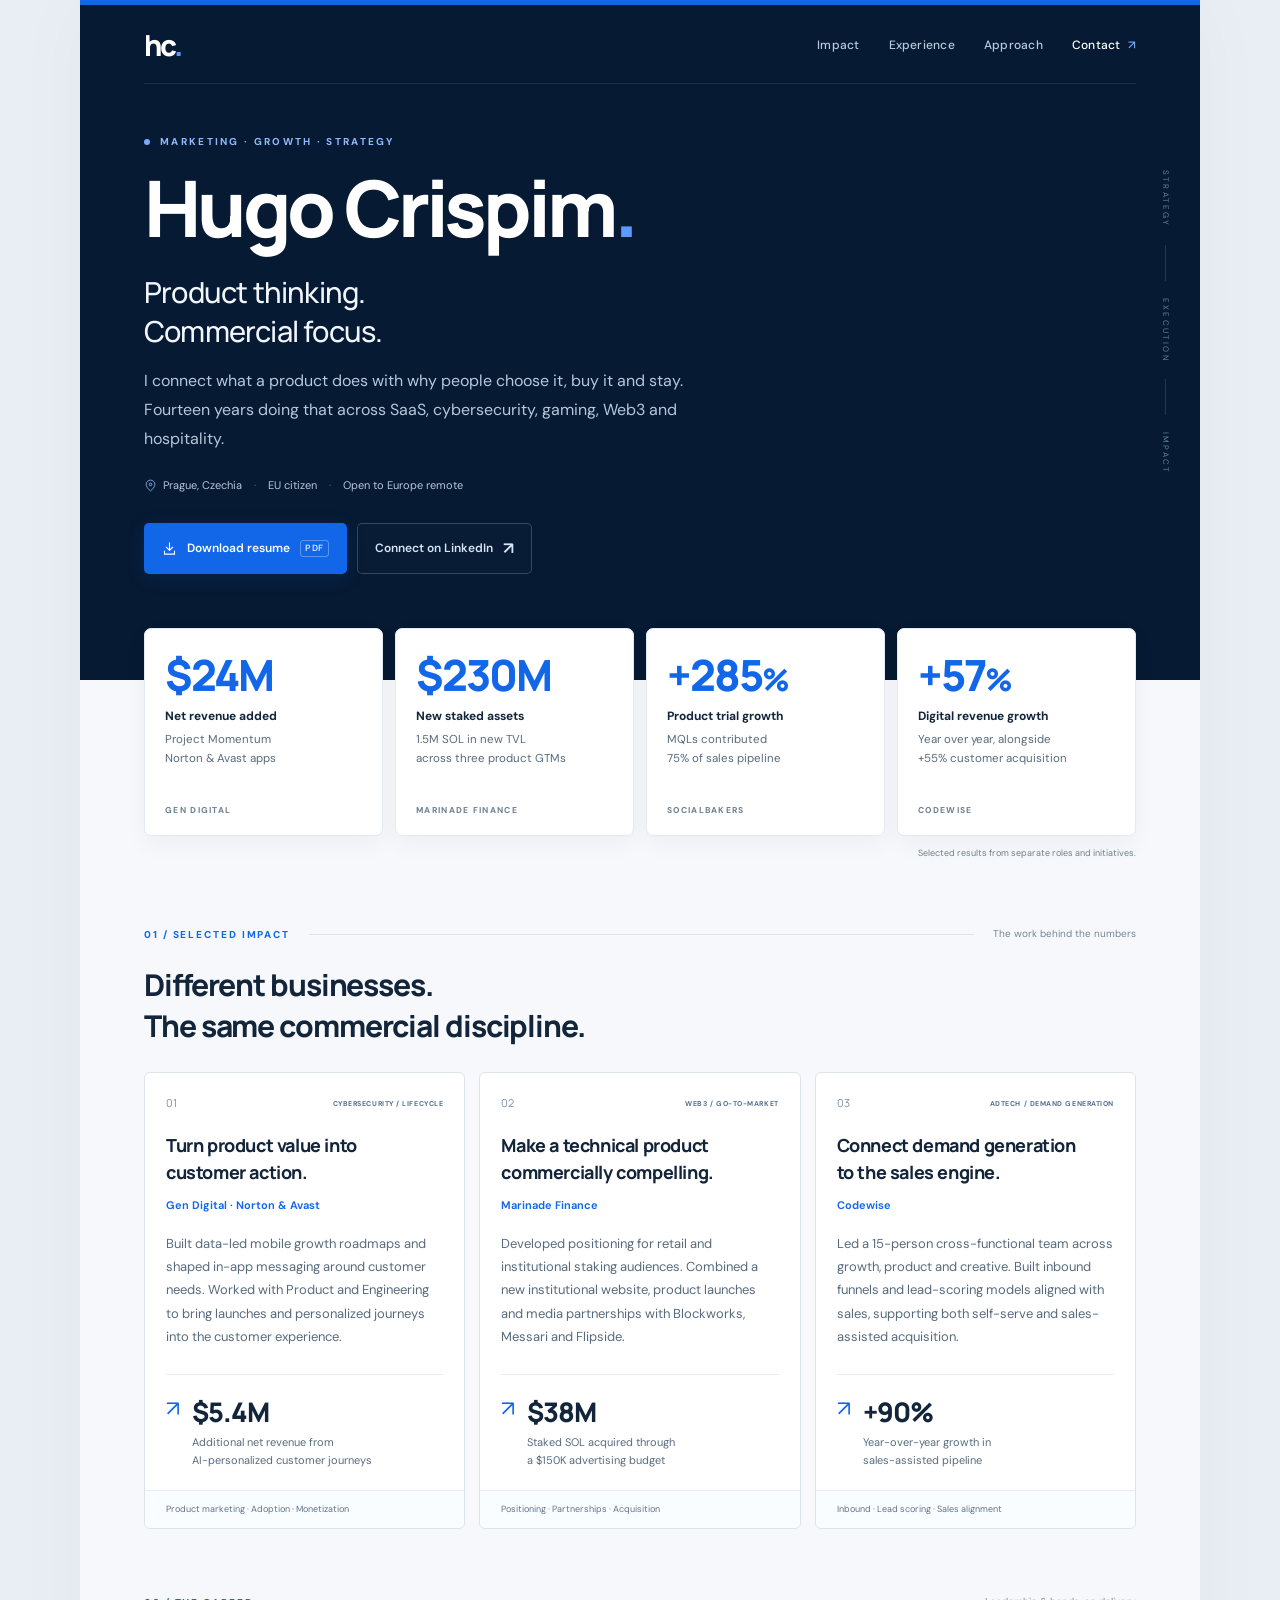
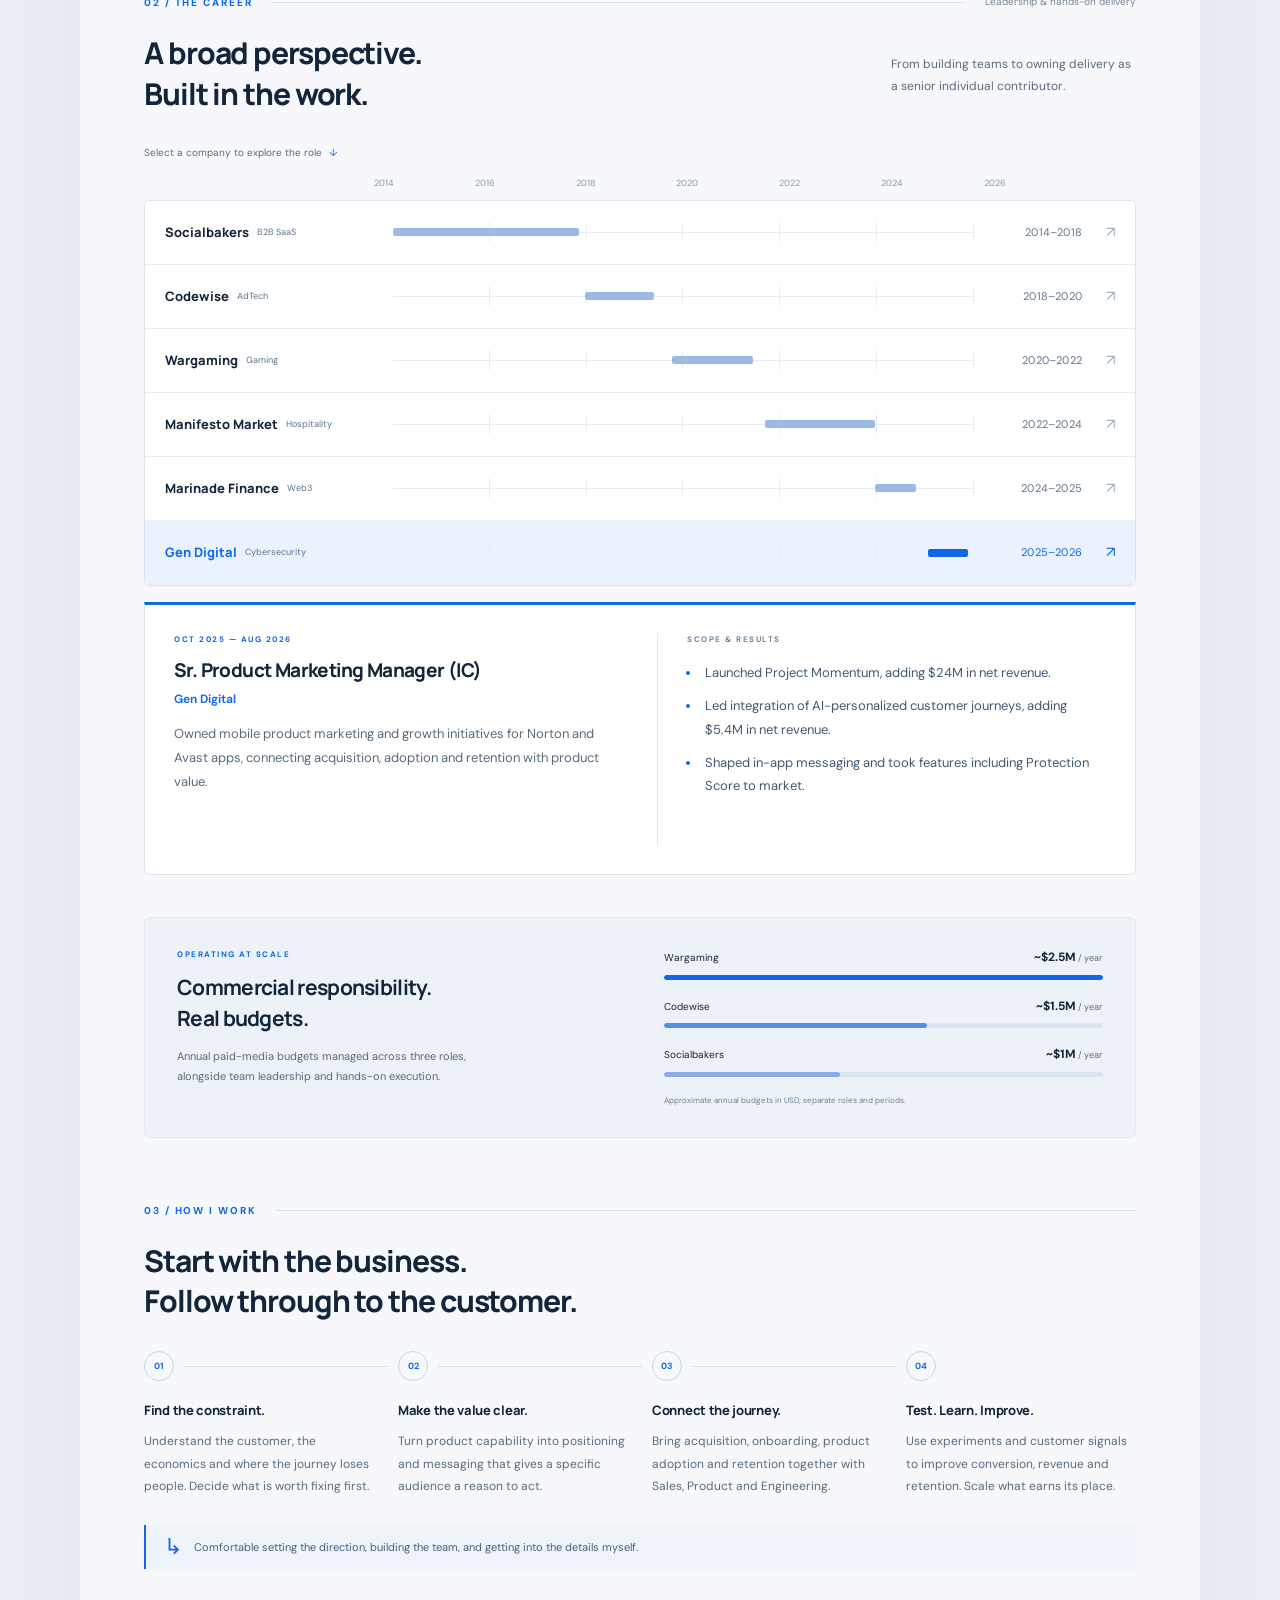
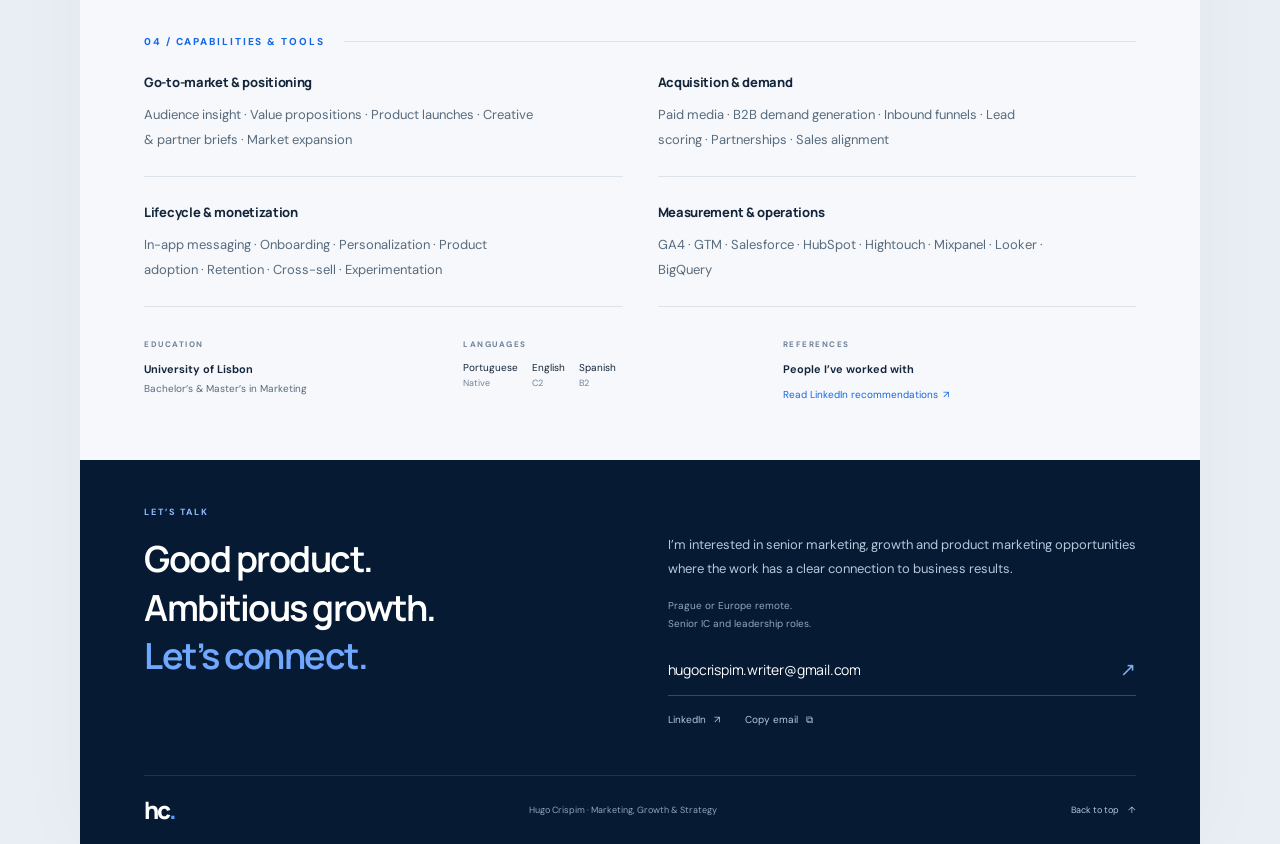
==== index.html @ 6b09ee39 "Publish Hugo Crispim marketing portfolio and resume" ====
<!doctype html>
<html lang="en">
<head>
  <meta charset="utf-8">
  <meta name="viewport" content="width=device-width, initial-scale=1">
  <meta name="theme-color" content="#061a33">
  <meta name="description" content="Hugo Crispim — marketing, growth and strategy. Fourteen years connecting product value, customer journeys and commercial results across SaaS, cybersecurity, gaming, Web3 and hospitality.">
  <meta property="og:title" content="Hugo Crispim — Marketing & Growth">
  <meta property="og:description" content="Product thinking. Commercial focus. A career in measurable marketing growth.">
  <meta property="og:type" content="website">
  <meta property="og:url" content="https://hugogit40.github.io/">
  <title>Hugo Crispim — Marketing & Growth</title>
  <link rel="icon" href="favicon.svg" type="image/svg+xml">
  <link rel="stylesheet" href="styles.css">
  <script src="app.js" defer></script>
</head>
<body>
  <a class="skip-link" href="#main">Skip to content</a>
  <div class="page-shell">
    <header class="hero" id="top">
      <nav class="topnav" aria-label="Main navigation">
        <a class="monogram" href="#top" aria-label="Hugo Crispim, home">hc<span>.</span></a>
        <div class="nav-links"><a href="#impact">Impact</a><a href="#experience">Experience</a><a href="#approach">Approach</a><a href="#contact">Contact <span aria-hidden="true">↗</span></a></div>
      </nav>
      <div class="hero-content">
        <p class="eyebrow hero-eyebrow"><span class="blue-dot"></span> MARKETING · GROWTH · STRATEGY</p>
        <h1>Hugo Crispim<span>.</span></h1>
        <p class="hero-lead">Product thinking.<br> Commercial focus.</p>
        <p class="hero-description">I connect what a product does with why people choose it, buy it and stay. Fourteen years doing that across SaaS, cybersecurity, gaming, Web3 and hospitality.</p>
        <div class="hero-meta"><span><svg viewBox="0 0 24 24" aria-hidden="true"><path d="M20 10c0 6-8 12-8 12S4 16 4 10a8 8 0 1 1 16 0Z"/><circle cx="12" cy="10" r="2.5"/></svg>Prague, Czechia</span><span>EU citizen</span><span>Open to Europe remote</span></div>
        <div class="hero-actions"><a class="button button-primary" href="Hugo_Crispim_Resume.pdf?v=d2342874ac2c" download="Hugo_Crispim_Resume.pdf"><svg viewBox="0 0 24 24" aria-hidden="true"><path d="M12 3v12m-5-5 5 5 5-5M4 16v5h16v-5"/></svg>Download resume <span class="button-meta">PDF</span></a><a class="button button-secondary" href="https://www.linkedin.com/in/hugocrispim/" target="_blank" rel="noopener noreferrer">Connect on LinkedIn <span aria-hidden="true">↗</span><span class="sr-only"> (opens in a new tab)</span></a></div>
      </div>
      <div class="hero-aside" aria-hidden="true"><span>STRATEGY</span><span class="aside-line"></span><span>EXECUTION</span><span class="aside-line"></span><span>IMPACT</span></div>
    </header>

    <main id="main">
      <section class="metrics-section" aria-label="Selected career results">
        <div class="metrics">
          <article class="metric"><p class="metric-value">$24M</p><h2>Net revenue added</h2><p>Project Momentum<br> Norton &amp; Avast apps</p><span class="metric-label">GEN DIGITAL</span></article>
          <article class="metric"><p class="metric-value">$230M</p><h2>New staked assets</h2><p>1.5M SOL in new TVL<br> across three product GTMs</p><span class="metric-label">MARINADE FINANCE</span></article>
          <article class="metric"><p class="metric-value">+285<span>%</span></p><h2>Product trial growth</h2><p>MQLs contributed<br> 75% of sales pipeline</p><span class="metric-label">SOCIALBAKERS</span></article>
          <article class="metric"><p class="metric-value">+57<span>%</span></p><h2>Digital revenue growth</h2><p>Year over year, alongside<br> +55% customer acquisition</p><span class="metric-label">CODEWISE</span></article>
        </div>
        <p class="metrics-note">Selected results from separate roles and initiatives.</p>
      </section>

      <div class="content-wrap">
        <section class="section impact-section" id="impact">
          <div class="section-heading"><p class="eyebrow">01 / SELECTED IMPACT</p><span class="heading-rule"></span><span class="heading-note">The work behind the numbers</span></div>
          <h2 class="section-title">Different businesses.<br> The same commercial discipline.</h2>
          <div class="case-studies">
            <article class="case-card">
              <div class="case-top"><span class="case-index">01</span><span class="tag">CYBERSECURITY / LIFECYCLE</span></div>
              <h3>Turn product value into<br> customer action.</h3>
              <p class="case-company">Gen Digital · Norton &amp; Avast</p>
              <p>Built data-led mobile growth roadmaps and shaped in-app messaging around customer needs. Worked with Product and Engineering to bring launches and personalized journeys into the customer experience.</p>
              <div class="case-result"><span class="result-marker" aria-hidden="true">↗</span><p><strong>$5.4M</strong><span>Additional net revenue from<br> AI-personalized customer journeys</span></p></div>
              <div class="case-footer">Product marketing · Adoption · Monetization</div>
            </article>
            <article class="case-card">
              <div class="case-top"><span class="case-index">02</span><span class="tag">WEB3 / GO-TO-MARKET</span></div>
              <h3>Make a technical product<br> commercially compelling.</h3>
              <p class="case-company">Marinade Finance</p>
              <p>Developed positioning for retail and institutional staking audiences. Combined a new institutional website, product launches and media partnerships with Blockworks, Messari and Flipside.</p>
              <div class="case-result"><span class="result-marker" aria-hidden="true">↗</span><p><strong>$38M</strong><span>Staked SOL acquired through<br> a $150K advertising budget</span></p></div>
              <div class="case-footer">Positioning · Partnerships · Acquisition</div>
            </article>
            <article class="case-card">
              <div class="case-top"><span class="case-index">03</span><span class="tag">ADTECH / DEMAND GENERATION</span></div>
              <h3>Connect demand generation<br> to the sales engine.</h3>
              <p class="case-company">Codewise</p>
              <p>Led a 15-person cross-functional team across growth, product and creative. Built inbound funnels and lead-scoring models aligned with sales, supporting both self-serve and sales-assisted acquisition.</p>
              <div class="case-result"><span class="result-marker" aria-hidden="true">↗</span><p><strong>+90%</strong><span>Year-over-year growth in<br> sales-assisted pipeline</span></p></div>
              <div class="case-footer">Inbound · Lead scoring · Sales alignment</div>
            </article>
          </div>
        </section>

        <section class="section experience-section" id="experience">
          <div class="section-heading"><p class="eyebrow">02 / THE CAREER</p><span class="heading-rule"></span><span class="heading-note">Leadership &amp; hands-on delivery</span></div>
          <div class="section-title-row"><h2 class="section-title">A broad perspective.<br> Built in the work.</h2><p>From building teams to owning delivery as a senior individual contributor.</p></div>
          <p class="timeline-instruction">Select a company to explore the role <span aria-hidden="true">↓</span></p>
          <div class="career-timeline" aria-label="Career timeline, June 2014 to August 2026">
            <div class="timeline-scale" aria-hidden="true"><span>2014</span><span>2016</span><span>2018</span><span>2020</span><span>2022</span><span>2024</span><span>2026</span></div>
            <div class="career-buttons">
              <button class="career-row" data-company="socialbakers" aria-pressed="false" aria-controls="role-details"><span class="career-company">Socialbakers<span class="career-sector">B2B SaaS</span></span><span class="career-track"><span class="career-bar" style="--start:0%;--length:32%"></span></span><span class="career-years">2014–2018</span><span class="career-arrow" aria-hidden="true">↗</span></button>
              <button class="career-row" data-company="codewise" aria-pressed="false" aria-controls="role-details"><span class="career-company">Codewise<span class="career-sector">AdTech</span></span><span class="career-track"><span class="career-bar" style="--start:33%;--length:12%"></span></span><span class="career-years">2018–2020</span><span class="career-arrow" aria-hidden="true">↗</span></button>
              <button class="career-row" data-company="wargaming" aria-pressed="false" aria-controls="role-details"><span class="career-company">Wargaming<span class="career-sector">Gaming</span></span><span class="career-track"><span class="career-bar" style="--start:48%;--length:14%"></span></span><span class="career-years">2020–2022</span><span class="career-arrow" aria-hidden="true">↗</span></button>
              <button class="career-row" data-company="manifesto" aria-pressed="false" aria-controls="role-details"><span class="career-company">Manifesto Market<span class="career-sector">Hospitality</span></span><span class="career-track"><span class="career-bar" style="--start:64%;--length:19%"></span></span><span class="career-years">2022–2024</span><span class="career-arrow" aria-hidden="true">↗</span></button>
              <button class="career-row" data-company="marinade" aria-pressed="false" aria-controls="role-details"><span class="career-company">Marinade Finance<span class="career-sector">Web3</span></span><span class="career-track"><span class="career-bar" style="--start:83%;--length:7%"></span></span><span class="career-years">2024–2025</span><span class="career-arrow" aria-hidden="true">↗</span></button>
              <button class="career-row is-active" data-company="gen" aria-pressed="true" aria-controls="role-details"><span class="career-company">Gen Digital<span class="career-sector">Cybersecurity</span></span><span class="career-track"><span class="career-bar" style="--start:92%;--length:7%"></span></span><span class="career-years">2025–2026</span><span class="career-arrow" aria-hidden="true">↗</span></button>
            </div>
          </div>
          <div class="role-detail" id="role-details" role="region" aria-label="Selected career role" aria-live="polite" aria-atomic="true">
            <div class="role-summary"><p class="eyebrow" id="role-date">OCT 2025 — AUG 2026</p><h3 id="role-title">Sr. Product Marketing Manager <span>(IC)</span></h3><p class="role-company" id="role-company">Gen Digital</p><p id="role-description">Owned mobile product marketing and growth initiatives for Norton and Avast apps, connecting acquisition, adoption and retention with product value.</p></div>
            <div class="role-results"><p class="detail-label">SCOPE &amp; RESULTS</p><ul id="role-points"><li>Launched Project Momentum, adding $24M in net revenue.</li><li>Led integration of AI-personalized customer journeys, adding $5.4M in net revenue.</li><li>Shaped in-app messaging and took features including Protection Score to market.</li></ul></div>
          </div>
          <noscript><p class="no-script-note">Download the resume above for the full career history.</p></noscript>
        </section>

        <section class="budget-section" aria-labelledby="budget-title">
          <div class="budget-intro"><p class="eyebrow">OPERATING AT SCALE</p><h2 id="budget-title">Commercial responsibility.<br> Real budgets.</h2><p>Annual paid-media budgets managed across three roles, alongside team leadership and hands-on execution.</p></div>
          <div class="budget-bars"><div class="budget-item"><div><span>Wargaming</span><strong>~$2.5M<span> / year</span></strong></div><div class="budget-rail"><span style="width:100%"></span></div></div><div class="budget-item"><div><span>Codewise</span><strong>~$1.5M<span> / year</span></strong></div><div class="budget-rail"><span style="width:60%"></span></div></div><div class="budget-item"><div><span>Socialbakers</span><strong>~$1M<span> / year</span></strong></div><div class="budget-rail"><span style="width:40%"></span></div></div><p class="budget-note">Approximate annual budgets in USD; separate roles and periods.</p></div>
        </section>

        <section class="section approach-section" id="approach">
          <div class="section-heading"><p class="eyebrow">03 / HOW I WORK</p><span class="heading-rule"></span></div>
          <h2 class="section-title">Start with the business.<br> Follow through to the customer.</h2>
          <div class="approach-grid"><article><span class="step-number">01</span><h3>Find the constraint.</h3><p>Understand the customer, the economics and where the journey loses people. Decide what is worth fixing first.</p></article><article><span class="step-number">02</span><h3>Make the value clear.</h3><p>Turn product capability into positioning and messaging that gives a specific audience a reason to act.</p></article><article><span class="step-number">03</span><h3>Connect the journey.</h3><p>Bring acquisition, onboarding, product adoption and retention together with Sales, Product and Engineering.</p></article><article><span class="step-number">04</span><h3>Test. Learn. Improve.</h3><p>Use experiments and customer signals to improve conversion, revenue and retention. Scale what earns its place.</p></article></div>
          <div class="approach-note"><span class="note-icon" aria-hidden="true">↳</span><p>Comfortable setting the direction, building the team, and getting into the details myself.</p></div>
        </section>

        <section class="section skills-section" id="skills">
          <div class="section-heading"><p class="eyebrow">04 / CAPABILITIES &amp; TOOLS</p><span class="heading-rule"></span></div>
          <div class="skills-grid"><article><h3>Go-to-market &amp; positioning</h3><p>Audience insight · Value propositions · Product launches · Creative &amp; partner briefs · Market expansion</p></article><article><h3>Acquisition &amp; demand</h3><p>Paid media · B2B demand generation · Inbound funnels · Lead scoring · Partnerships · Sales alignment</p></article><article><h3>Lifecycle &amp; monetization</h3><p>In-app messaging · Onboarding · Personalization · Product adoption · Retention · Cross-sell · Experimentation</p></article><article><h3>Measurement &amp; operations</h3><p>GA4 · GTM · Salesforce · HubSpot · Hightouch · Mixpanel · Looker · BigQuery</p></article></div>
          <div class="profile-details"><div><p class="detail-label">EDUCATION</p><h3>University of Lisbon</h3><p>Bachelor’s &amp; Master’s in Marketing</p></div><div><p class="detail-label">LANGUAGES</p><p class="language-list"><span>Portuguese <small>Native</small></span><span>English <small>C2</small></span><span>Spanish <small>B2</small></span></p></div><div><p class="detail-label">REFERENCES</p><h3>People I’ve worked with</h3><a class="text-link" href="https://www.linkedin.com/in/hugocrispim/details/recommendations/" target="_blank" rel="noopener noreferrer">Read LinkedIn recommendations <span aria-hidden="true">↗</span><span class="sr-only"> (opens in a new tab)</span></a></div></div>
        </section>
      </div>
    </main>

    <footer class="contact-section" id="contact">
      <div class="contact-top"><div><p class="eyebrow">LET’S TALK</p><h2>Good product.<br> Ambitious growth.<br> <span>Let’s connect.</span></h2></div><div class="contact-copy"><p>I’m interested in senior marketing, growth and product marketing opportunities where the work has a clear connection to business results.</p><p class="contact-location">Prague or Europe remote.<br> Senior IC and leadership roles.</p><a class="contact-email" href="mailto:hugocrispim.writer@gmail.com">hugocrispim.writer@gmail.com <span aria-hidden="true">↗</span></a><div class="contact-links"><a href="https://www.linkedin.com/in/hugocrispim/" target="_blank" rel="noopener noreferrer">LinkedIn <span aria-hidden="true">↗</span><span class="sr-only"> (opens in a new tab)</span></a><button type="button" id="copy-email">Copy email <span aria-hidden="true">⧉</span></button><span id="copy-status" role="status"></span></div></div></div>
      <div class="footer-bottom"><a class="monogram" href="#top" aria-label="Back to top">hc<span>.</span></a><p>Hugo Crispim · Marketing, Growth &amp; Strategy</p><a href="#top">Back to top <span aria-hidden="true">↑</span></a></div>
    </footer>
  </div>
</body>
</html>
---- styles.css ----
@import url('https://fonts.googleapis.com/css2?family=DM+Sans:wght@400;450;500;550;600;650;700&family=Manrope:wght@400;500;600;650;700;750;800&display=swap');

:root{--navy:#061a33;--blue:#1267e9;--blue-light:#eaf2ff;--text:#13253a;--muted:#586b7d;--rule:#dce3eb;--paper:#f6f8fb;--white:#fff;--heading:'Manrope',Arial,sans-serif;--body:'DM Sans',Arial,sans-serif}
*{box-sizing:border-box}html{scroll-behavior:smooth;scroll-padding-top:28px}body{margin:0;background:#e9eef4;color:var(--text);font-family:var(--body);font-size:15px;line-height:1.65;-webkit-font-smoothing:antialiased}button,a{-webkit-tap-highlight-color:transparent}a{color:inherit}button{font:inherit}a,button{touch-action:manipulation}a:focus-visible,button:focus-visible{outline:3px solid #ffb83e;outline-offset:5px}::selection{background:#b8d6ff;color:var(--navy)}.page-shell{max-width:1120px;margin:0 auto;background:var(--paper);box-shadow:0 0 80px #07182c08}.skip-link{position:fixed;left:16px;top:-100px;z-index:10;background:white;color:var(--navy);padding:10px 20px}.skip-link:focus{top:10px}.sr-only{position:absolute;width:1px;height:1px;padding:0;margin:-1px;overflow:hidden;clip:rect(0,0,0,0);white-space:nowrap;border:0}
.hero{background:var(--navy);color:var(--white);position:relative;padding:0 64px 106px;border-top:5px solid var(--blue);overflow:hidden}.topnav{display:flex;justify-content:space-between;align-items:center;padding:26px 0 23px;border-bottom:1px solid #ffffff18}.monogram{text-decoration:none;font-family:var(--heading);font-size:29px;font-weight:800;line-height:1;letter-spacing:-2px}.monogram span{color:#5b9bff}.nav-links{display:flex;gap:29px;font-size:12px;font-weight:500;letter-spacing:.02em;color:#bbcada}.nav-links a{text-decoration:none}.nav-links a:hover{color:white}.nav-links a:last-child{color:#fff}.nav-links a:last-child span{color:#7aadff;margin-left:4px}.hero-content{position:relative;z-index:1;padding-top:50px;max-width:820px}.eyebrow{margin:0;color:var(--blue);font-size:10px;font-weight:750;letter-spacing:1.9px;line-height:1.5}.hero-eyebrow{color:#8eb9fa;display:flex;align-items:center;gap:10px;letter-spacing:2.3px}.blue-dot{height:6px;width:6px;background:#76aaff;border-radius:50%;display:inline-block}.hero h1{font-family:var(--heading);font-size:clamp(46px,6.8vw,78px);font-weight:800;letter-spacing:-4.2px;line-height:1.15;margin:14px 0 20px}.hero h1 span{color:#5b9bff}.hero-lead{font-family:var(--heading);font-weight:500;font-size:29px;line-height:1.35;letter-spacing:-.8px;margin:0 0 16px;color:#f1f5fc}.hero-description{color:#b7c7db;font-size:16px;line-height:1.8;max-width:605px;margin:0 0 23px}.hero-meta{display:flex;align-items:center;gap:0;color:#b7c7db;font-size:11px}.hero-meta>span{display:flex;align-items:center}.hero-meta>span+span:before{content:'·';margin:0 12px;color:#61748d}.hero-meta svg{width:13px;height:15px;margin-right:6px;fill:none;stroke:#8eb9fa;stroke-width:1.6}.hero-actions{display:flex;gap:10px;margin-top:28px}.button{display:inline-flex;align-items:center;justify-content:center;gap:10px;padding:12px 17px;font-size:12px;line-height:1.5;font-weight:600;border:1px solid transparent;border-radius:5px;text-decoration:none;transition:background .18s,transform .18s}.button:hover{transform:translateY(-2px)}.button-primary{background:var(--blue);color:#fff;box-shadow:0 4px 18px #1267e926}.button-primary:hover{background:#2a7af1}.button svg{width:15px;height:15px;fill:none;stroke:currentColor;stroke-width:1.7;stroke-linecap:round;stroke-linejoin:round}.button-meta{font-size:9px;letter-spacing:.5px;padding:1px 4px;border:1px solid #ffffff4d;border-radius:3px;color:#d6e7ff}.button-secondary{border-color:#ffffff30;color:#d8e4f3;background:#ffffff03}.button-secondary:hover{background:#ffffff0d}.button-secondary>span[aria-hidden]{font-size:17px}.hero-aside{position:absolute;right:28px;top:165px;display:flex;align-items:center;gap:17px;writing-mode:vertical-rl;font-size:8px;letter-spacing:2.2px;color:#63809f}.aside-line{height:36px;width:1px;background:#ffffff21}
.metrics-section{position:relative;z-index:2;margin-top:-52px;padding:0 64px}.metrics{display:grid;grid-template-columns:repeat(4,1fr);gap:12px}.metric{background:#fff;border:1px solid #e5eaf0;border-radius:7px;box-shadow:0 8px 24px #0a23320b;padding:22px 20px 17px;min-height:208px;display:flex;flex-direction:column}.metric-value{color:var(--blue);font-family:var(--heading);font-size:43px;line-height:1.1;letter-spacing:-2px;font-weight:800;margin:0 0 9px;white-space:nowrap}.metric-value>span{font-size:31px}.metric h2{font-size:12px;line-height:1.5;margin:0 0 6px;font-weight:700}.metric>p:not(.metric-value){font-size:10.5px;line-height:1.6;color:var(--muted);margin:0 0 14px}.metric-label{font-size:8px;font-weight:700;letter-spacing:1.3px;color:#6d7f91;margin-top:auto}.metrics-note{text-align:right;color:#6f7f8e;font-size:9px;margin:10px 0 0}.content-wrap{padding:0 64px}.section{padding-top:65px;scroll-margin-top:5px}.section-heading{display:flex;align-items:center;gap:19px;margin-bottom:23px}.heading-rule{flex:1;height:1px;background:var(--rule)}.heading-note{font-size:10px;color:#778697}.section-title{font-family:var(--heading);font-size:30px;line-height:1.35;letter-spacing:-1.1px;font-weight:750;margin:0 0 26px}.case-studies{display:grid;grid-template-columns:repeat(3,1fr);gap:14px}.case-card{background:white;border:1px solid var(--rule);border-radius:6px;padding:21px 21px 0;display:flex;flex-direction:column;transition:border-color .2s,transform .2s}.case-card:hover{border-color:#a9c6ed;transform:translateY(-3px)}.case-top{display:flex;align-items:center;justify-content:space-between;gap:8px;margin-bottom:20px}.case-index{font-family:var(--heading);font-size:11px;color:#7b90a7}.tag{font-size:7px;font-weight:700;letter-spacing:.55px;color:#54718e}.case-card h3{font-family:var(--heading);font-weight:750;font-size:17px;line-height:1.5;letter-spacing:-.4px;margin:0 0 10px}.case-company{color:var(--blue);font-size:10px;font-weight:650;margin:0 0 17px}.case-card>p:not(.case-company){font-size:12px;line-height:1.8;color:var(--muted);margin:0 0 25px}.case-result{display:flex;gap:12px;align-items:start;margin-top:auto;padding:19px 0 20px;border-top:1px solid #e9edf2}.result-marker{font-size:22px;color:var(--blue);line-height:1.4}.case-result p{margin:0;display:flex;flex-direction:column}.case-result strong{font-family:var(--heading);font-size:27px;font-weight:800;letter-spacing:-1px;line-height:1.3}.case-result p>span{font-size:10px;color:var(--muted);line-height:1.7;margin-top:4px}.case-footer{margin:0 -21px;padding:11px 21px;background:#fafdff;border-top:1px solid #e9edf2;color:#60748b;font-size:8px;border-radius:0 0 6px 6px}
.section-title-row{display:flex;align-items:center;justify-content:space-between;gap:40px}.section-title-row>p{font-size:12px;line-height:1.8;color:var(--muted);max-width:245px;margin:0 0 22px}.timeline-instruction{font-size:10px;color:var(--muted);margin:5px 0 14px}.timeline-instruction span{color:var(--blue);margin-left:4px}.timeline-scale{display:flex;justify-content:space-between;padding-left:230px;padding-right:130px;margin-bottom:9px;font-size:9px;color:#8a98a6}.career-buttons{display:flex;flex-direction:column;border:1px solid var(--rule);border-radius:6px;overflow:hidden;background:white}.career-row{display:grid;grid-template-columns:210px 1fr 90px 15px;align-items:center;gap:18px;padding:14px 20px;border:0;text-align:left;background:white;color:var(--text);cursor:pointer;border-bottom:1px solid #e9edf3;min-height:64px;transition:background .15s}.career-row:last-child{border-bottom:0}.career-row:hover{background:#f3f7fc}.career-row:focus-visible{outline-offset:-4px}.career-row.is-active{background:var(--blue-light)}.career-company{font-family:var(--heading);font-size:12px;font-weight:750;display:flex;align-items:center;gap:8px}.career-sector{font-family:var(--body);font-size:8px;font-weight:500;color:#71859a}.career-track{height:20px;position:relative;background:repeating-linear-gradient(90deg,transparent,transparent calc(16.66% - 1px),#e8edf3 calc(16.66% - 1px),#e8edf3 16.66%)}.career-track:before{position:absolute;content:'';height:1px;left:0;right:0;top:10px;background:#e7edf4}.career-bar{position:absolute;left:var(--start);width:var(--length);height:8px;top:6px;border-radius:2px;background:#9cbae4;min-width:10px}.is-active .career-bar{background:var(--blue)}.career-years{font-size:10px;line-height:1.2;color:#60758b;text-align:right;letter-spacing:.2px}.career-arrow{font-size:15px;color:#9aafc4;text-align:right}.is-active .career-company,.is-active .career-arrow,.is-active .career-years{color:var(--blue)}.role-detail{display:grid;grid-template-columns:1fr 1fr;gap:34px;background:#fff;border:1px solid var(--rule);border-top:3px solid var(--blue);border-radius:0 0 6px 6px;margin-top:16px;padding:28px 29px;min-height:273px}.role-summary .eyebrow{font-size:8px;letter-spacing:1.5px;margin-bottom:12px}.role-summary h3{font-family:var(--heading);font-size:19px;line-height:1.45;letter-spacing:-.6px;margin:0 0 6px;font-weight:750}.role-summary h3 span{white-space:nowrap}.role-company{font-size:12px;font-weight:650;margin:0 0 12px;color:var(--blue)}.role-summary>p:last-child{font-size:12px;color:var(--muted);line-height:1.85;margin:0}.detail-label{font-size:8px;letter-spacing:1.5px;font-weight:750;color:#708399;line-height:1.5;margin:0 0 16px}.role-results{border-left:1px solid #e5eaf1;padding-left:29px}.role-results ul{margin:0;padding-left:14px;color:#425971;font-size:12px;line-height:1.8}.role-results li{margin-bottom:10px;padding-left:4px}.role-results li::marker{color:var(--blue)}.role-results li:last-child{margin-bottom:0}.no-script-note{font-size:12px;color:var(--muted)}
.budget-section{margin-top:42px;padding:30px 32px;background:#edf2f8;border-radius:6px;display:grid;grid-template-columns:1fr 1fr;gap:48px;border:1px solid #e2e8f0}.budget-intro .eyebrow{font-size:8px;letter-spacing:1.5px;margin-bottom:12px}.budget-intro h2{font-family:var(--heading);font-size:21px;line-height:1.5;letter-spacing:-.7px;margin:0 0 12px}.budget-intro>p:last-child{font-size:11px;line-height:1.8;max-width:300px;color:var(--muted);margin:0}.budget-item{margin-bottom:17px}.budget-item>div:first-child{display:flex;align-items:baseline;justify-content:space-between;margin-bottom:7px;font-size:10px}.budget-item strong{font-size:12px}.budget-item strong>span{font-size:9px;font-weight:400;color:var(--muted)}.budget-rail{background:#dbe5f1;height:5px;border-radius:3px;overflow:hidden}.budget-rail>span{display:block;background:var(--blue);height:100%;border-radius:3px}.budget-item:nth-child(2) .budget-rail>span{background:#5390e6}.budget-item:nth-child(3) .budget-rail>span{background:#88aee4}.budget-note{font-size:8px;color:#6e8093;margin:0;line-height:1.6}
.approach-grid{display:grid;grid-template-columns:repeat(4,1fr);gap:24px;margin-top:29px}.approach-grid article{position:relative}.step-number{width:30px;height:30px;display:flex;justify-content:center;align-items:center;border:1px solid #c7d7ec;border-radius:50%;font-size:9px;font-weight:700;color:var(--blue);margin-bottom:19px;background:var(--paper);position:relative;z-index:1}.approach-grid article:not(:last-child):after{content:'';position:absolute;top:15px;left:40px;right:-14px;height:1px;background:#d4dfed}.approach-grid h3{font-family:var(--heading);font-size:13px;font-weight:750;margin:0 0 9px;letter-spacing:-.3px}.approach-grid p{font-size:11px;color:var(--muted);line-height:1.85;margin:0}.approach-note{border-left:2px solid var(--blue);padding:11px 18px;display:flex;gap:12px;align-items:center;margin-top:28px;background:#eef3fa}.note-icon{font-size:22px;line-height:1;color:var(--blue)}.approach-note p{margin:0;font-size:11px;color:#476079}.skills-grid{display:grid;grid-template-columns:1fr 1fr;column-gap:35px;row-gap:25px}.skills-grid article{padding:0 0 23px;border-bottom:1px solid var(--rule)}.skills-grid h3{font-family:var(--heading);font-size:13px;font-weight:750;margin:0 0 10px;letter-spacing:-.3px}.skills-grid p{font-size:11px;color:var(--muted);line-height:1.9;margin:0;max-width:390px}.profile-details{display:grid;grid-template-columns:1fr 1fr 1.2fr;gap:25px;padding:31px 0 55px}.profile-details .detail-label{margin-bottom:10px}.profile-details h3{font-size:11px;font-weight:650;margin:0 0 3px}.profile-details p:not(.detail-label){font-size:10px;color:var(--muted);margin:0}.language-list{display:flex;flex-wrap:wrap;gap:4px 14px}.language-list>span{color:var(--text)}.language-list small{font-size:9px;color:#6f8399;display:block}.text-link{text-decoration:none;font-size:10px;color:var(--blue)}.text-link span{margin-left:2px}.text-link:hover{text-decoration:underline}
.contact-section{padding:46px 64px 0;background:var(--navy);color:white}.contact-top{display:grid;grid-template-columns:1fr 1fr;gap:55px;padding-bottom:45px}.contact-top .eyebrow{color:#8eb9fa;font-size:9px;margin-bottom:15px}.contact-top h2{font-family:var(--heading);font-size:36px;line-height:1.35;letter-spacing:-1.5px;font-weight:650;margin:0}.contact-top h2>span{color:#70a8ff}.contact-copy{padding-top:27px}.contact-copy>p{font-size:12px;color:#b7c7db;line-height:1.85;margin:0 0 15px}.contact-copy p.contact-location{font-size:10px;color:#8fa7c3;margin-bottom:20px}.contact-email{font-family:var(--heading);font-size:14px;letter-spacing:-.2px;text-decoration:none;display:flex;align-items:center;justify-content:space-between;gap:9px;padding-bottom:10px;border-bottom:1px solid #ffffff35}.contact-email:hover{color:#8eb9fa}.contact-email>span{font-size:19px;color:#82aeed}.contact-links{display:flex;align-items:center;gap:25px;margin-top:14px;font-size:10px;color:#b7c7db}.contact-links a{text-decoration:none}.contact-links button{border:0;padding:2px 0;background:none;color:inherit;cursor:pointer;font-size:10px}.contact-links span[aria-hidden]{margin-left:5px}.contact-links a:hover,.contact-links button:hover{color:white}#copy-status{font-size:9px;color:#8eb9fa;min-height:14px}.footer-bottom{border-top:1px solid #ffffff1c;padding:22px 0;display:flex;align-items:center;justify-content:space-between;gap:20px}.footer-bottom .monogram{font-size:24px}.footer-bottom p{font-size:9px;color:#8fa4be;margin:0}.footer-bottom>a:last-child{font-size:9px;text-decoration:none;color:#b7c7db}.footer-bottom>a:last-child span{margin-left:7px}
.case-card h3{font-size:18px}.case-card>p:not(.case-company){font-size:13px}.case-company{font-size:11px}.case-result p>span{font-size:11px}.case-footer{font-size:9px}.metric>p:not(.metric-value){font-size:11.5px}.metric-label{font-size:8.5px}.career-company{font-size:13px}.career-sector{font-size:9px}.career-years{font-size:11px}.role-summary>p:last-child,.role-results ul{font-size:13px}.approach-grid p{font-size:12px}.skills-grid p{font-size:13px}.contact-copy>p{font-size:13px}
@media(min-width:1400px){.page-shell{margin-top:30px;margin-bottom:30px}}
@media(max-width:1000px){.hero{padding-left:45px;padding-right:45px}.metrics-section{padding:0 45px}.content-wrap{padding:0 45px}.contact-section{padding-left:45px;padding-right:45px}.hero-aside{right:18px}.metric{padding:20px 16px 16px}.metric-value{font-size:37px}.metric-value>span{font-size:28px}.case-card{padding-left:17px;padding-right:17px}.case-footer{margin-left:-17px;margin-right:-17px;padding-left:17px;padding-right:17px}.case-card h3{font-size:15px}.case-card>p:not(.case-company){font-size:11px}.career-row{grid-template-columns:190px 1fr 76px 12px;gap:12px}.timeline-scale{padding-left:220px;padding-right:120px}.career-company{gap:6px}.career-sector{font-size:7px}.contact-top{gap:35px}.tag{font-size:6.3px}.section-title{font-size:28px}}
@media(max-width:760px){body{background:var(--paper)}.hero{padding:0 30px 93px}.hero-content{padding-top:38px}.hero h1{font-size:58px;letter-spacing:-3px}.hero-lead{font-size:27px}.hero-description{max-width:550px;font-size:14px}.hero-aside{display:none}.hero-meta{font-size:10px}.metrics-section{padding:0 30px}.metrics{grid-template-columns:repeat(2,1fr)}.metric{min-height:185px;padding:20px}.metric-value{font-size:40px}.metric h2{font-size:12px}.metric>p:not(.metric-value){font-size:11px}.metric-label{font-size:8px}.metrics-note{font-size:8px}.content-wrap{padding:0 30px}.section{padding-top:50px}.heading-note{display:none}.section-title{font-size:28px}.case-studies{grid-template-columns:1fr}.case-card{display:grid;grid-template-columns:1.2fr 1fr;padding:22px 24px 0;column-gap:30px}.case-top{grid-column:1/-1;margin-bottom:18px}.tag{font-size:8px}.case-card h3{font-size:20px;grid-column:1}.case-company{grid-column:1;font-size:11px;margin-bottom:14px}.case-card>p:not(.case-company){grid-column:1;font-size:12px;margin-bottom:20px}.case-result{grid-column:2;grid-row:2/5;margin-top:0;align-self:center;border-top:0;border-left:1px solid #e9edf2;padding:10px 0 10px 22px;gap:10px}.case-result strong{font-size:32px}.case-result p>span{font-size:11px}.case-footer{grid-column:1/-1;font-size:9px;margin:0 -24px;padding:12px 24px}.section-title-row{gap:25px}.section-title-row>p{max-width:190px;font-size:11px}.career-row{grid-template-columns:185px 1fr 75px 12px;padding:14px 16px;gap:10px}.career-company{font-size:11px;gap:6px}.career-sector{font-size:7px}.timeline-scale{padding-left:213px;padding-right:113px;font-size:8px}.role-detail{gap:24px;padding:24px}.role-summary h3{font-size:18px}.role-results{padding-left:22px}.role-summary>p:last-child,.role-results ul{font-size:11px}.budget-section{grid-template-columns:1fr 1fr;gap:28px;padding:25px}.budget-intro h2{font-size:19px}.approach-grid{grid-template-columns:1fr 1fr;gap:28px}.approach-grid article:nth-child(2):after{display:none}.approach-grid h3{font-size:14px}.approach-grid p{font-size:12px}.step-number{margin-bottom:14px}.approach-note p{font-size:11px}.skills-grid p{font-size:12px}.skills-grid h3{font-size:14px}.profile-details{grid-template-columns:1fr 1fr;row-gap:25px}.profile-details>div:last-child{grid-column:1/-1}.contact-section{padding:36px 30px 0}.contact-top{gap:30px}.contact-top h2{font-size:29px}.contact-copy{padding-top:25px}.contact-email{font-size:11px}.contact-copy>p{font-size:11px}.contact-links{gap:20px}}
@media(max-width:540px){.hero{padding:0 23px 90px}.topnav{padding-top:22px;padding-bottom:21px}.monogram{font-size:27px}.nav-links{gap:18px;font-size:10px}.nav-links a:nth-child(3){display:none}.hero-content{padding-top:34px}.hero-eyebrow{font-size:8px;letter-spacing:1.8px;gap:7px}.hero h1{font-size:46px;letter-spacing:-2.7px;white-space:nowrap;margin-top:16px;margin-bottom:21px}.hero-lead{font-size:26px;letter-spacing:-.8px;margin-bottom:15px}.hero-description{font-size:13px;line-height:1.85;max-width:330px;margin-bottom:22px}.hero-meta{font-size:8px;flex-wrap:wrap;row-gap:5px}.hero-meta>span+span:before{margin:0 8px}.hero-meta svg{width:11px;height:13px;margin-right:5px}.hero-actions{gap:9px;flex-wrap:wrap;margin-top:24px}.button{font-size:10px;padding:11px 12px;gap:7px}.button-meta{font-size:7px}.button svg{width:13px;height:13px}.button-secondary>span[aria-hidden]{font-size:14px}.metrics-section{padding:0 23px;margin-top:-50px}.metrics{gap:10px}.metric{padding:18px 14px 16px;min-height:189px}.metric-value{font-size:36px;letter-spacing:-1.8px;margin-bottom:9px}.metric-value>span{font-size:26px}.metric h2{font-size:11px}.metric>p:not(.metric-value){font-size:10px;line-height:1.7}.metric-label{font-size:7px;letter-spacing:1px}.metrics-note{text-align:left;font-size:8px;margin-top:12px}.content-wrap{padding:0 23px}.section{padding-top:44px}.eyebrow{font-size:8px;letter-spacing:1.6px}.section-heading{gap:13px;margin-bottom:20px}.section-title{font-size:25px;letter-spacing:-.9px;margin-bottom:23px}.case-card{display:flex;padding:20px 21px 0}.case-top{margin-bottom:17px}.tag{font-size:7px}.case-card h3{font-size:21px;margin-bottom:8px}.case-card h3 br{display:none}.case-company{font-size:10px;margin-bottom:13px}.case-card>p:not(.case-company){font-size:12px;margin-bottom:20px}.case-result{border-left:0;border-top:1px solid #e9edf2;align-self:stretch;margin-top:0;padding:17px 0 18px;gap:12px}.case-result strong{font-size:28px}.case-result p>span{font-size:10px}.case-result p>span br{display:none}.case-footer{margin:0 -21px;padding:11px 21px;font-size:8px}.section-title-row{display:block}.section-title-row .section-title{margin-bottom:14px}.section-title-row>p{max-width:100%;margin-bottom:24px;font-size:12px}.timeline-scale{display:none}.timeline-instruction{font-size:9px;margin-bottom:12px}.career-row{grid-template-columns:1fr 75px 14px;gap:8px;padding:15px;min-height:60px}.career-company{font-size:11px;flex-wrap:wrap;column-gap:7px;row-gap:2px}.career-sector{font-size:8px}.career-track{display:none}.career-years{font-size:9px}.career-arrow{font-size:14px}.role-detail{grid-template-columns:1fr;padding:23px;gap:22px;min-height:0}.role-summary h3{font-size:20px}.role-summary>p:last-child{font-size:12px}.role-results{border-left:0;border-top:1px solid #e5eaf1;padding-left:0;padding-top:19px}.role-results ul{font-size:12px;line-height:1.8}.role-results .detail-label{margin-bottom:10px}.budget-section{grid-template-columns:1fr;margin-top:28px;padding:23px;gap:25px}.budget-intro h2{font-size:21px}.budget-intro>p:last-child{font-size:12px;max-width:100%}.budget-item>div:first-child{font-size:11px}.budget-item strong{font-size:13px}.budget-note{font-size:8px}.approach-grid{gap:25px 20px;margin-top:26px}.approach-grid h3{font-size:13px;line-height:1.6}.approach-grid p{font-size:11px;line-height:1.9}.approach-note{padding:13px 14px;gap:10px;margin-top:25px}.approach-note p{font-size:10px;line-height:1.8}.skills-grid{grid-template-columns:1fr;gap:20px}.skills-grid h3{font-size:13px}.skills-grid p{font-size:12px}.skills-grid article{padding-bottom:20px}.profile-details{gap:25px 20px;padding:27px 0 38px}.profile-details h3{font-size:11px}.profile-details p:not(.detail-label){font-size:10px}.language-list{gap:3px 12px}.contact-section{padding:32px 23px 0}.contact-top{grid-template-columns:1fr;gap:10px;padding-bottom:32px}.contact-top h2{font-size:34px;letter-spacing:-1.2px}.contact-copy{padding-top:12px}.contact-copy>p{font-size:12px;max-width:320px}.contact-copy p.contact-location{font-size:11px}.contact-email{font-size:14px}.contact-links{font-size:11px;gap:23px}.contact-links button{font-size:11px}.footer-bottom{flex-wrap:wrap;padding:20px 0;gap:16px}.footer-bottom p{font-size:8px;order:3;width:100%}.footer-bottom>a:last-child{margin-left:auto}.footer-bottom .monogram{font-size:24px}}
@media(max-width:540px){.hero-description{font-size:14px}.case-card>p:not(.case-company){font-size:14px;line-height:1.8}.role-summary>p:last-child,.role-results ul,.skills-grid p{font-size:13px}.approach-grid p{font-size:12px}.contact-copy>p{font-size:13px}.metric>p:not(.metric-value){font-size:11px}.case-result p>span{font-size:11px}}
@media(max-width:360px){.hero,.contact-section{padding-left:18px;padding-right:18px}.metrics-section,.content-wrap{padding-left:18px;padding-right:18px}.hero h1{font-size:40px}.nav-links{gap:13px}.hero-meta{font-size:7.5px}.hero-meta>span+span:before{margin:0 5px}.button{font-size:9px}.metric{padding-left:12px;padding-right:12px}.metric-value{font-size:33px}.contact-email{font-size:12px}}
@media(prefers-reduced-motion:reduce){html{scroll-behavior:auto}*,*:before,*:after{transition:none!important;animation:none!important}}
@media print{body{background:white;font-size:11px}.page-shell{max-width:none;box-shadow:none}.hero{padding:20px 30px 65px;print-color-adjust:exact;-webkit-print-color-adjust:exact}.topnav,.hero-aside,.hero-actions,.nav-links,.timeline-instruction,.contact-links,.footer-bottom>a{display:none}.hero-content{padding-top:0}.hero h1{font-size:46px}.hero-lead{font-size:22px}.hero-description{font-size:12px}.metrics-section,.content-wrap{padding-left:30px;padding-right:30px}.section{padding-top:30px}.metric{min-height:170px}.metric-value{font-size:32px}.case-studies{grid-template-columns:1fr 1fr 1fr}.case-card{display:flex;padding:15px 15px 0;break-inside:avoid}.case-result{border-left:0;border-top:1px solid #ddd;padding:10px 0}.case-card h3{font-size:14px}.case-card>p:not(.case-company){font-size:10px}.case-footer{margin:0 -15px;padding:10px 15px}.case-top{gap:5px}.tag{font-size:6px}.contact-section{padding:25px 30px 0;print-color-adjust:exact;-webkit-print-color-adjust:exact}.role-detail,.budget-section,.profile-details{break-inside:avoid}.contact-top{padding-bottom:20px}.contact-top h2{font-size:27px}}
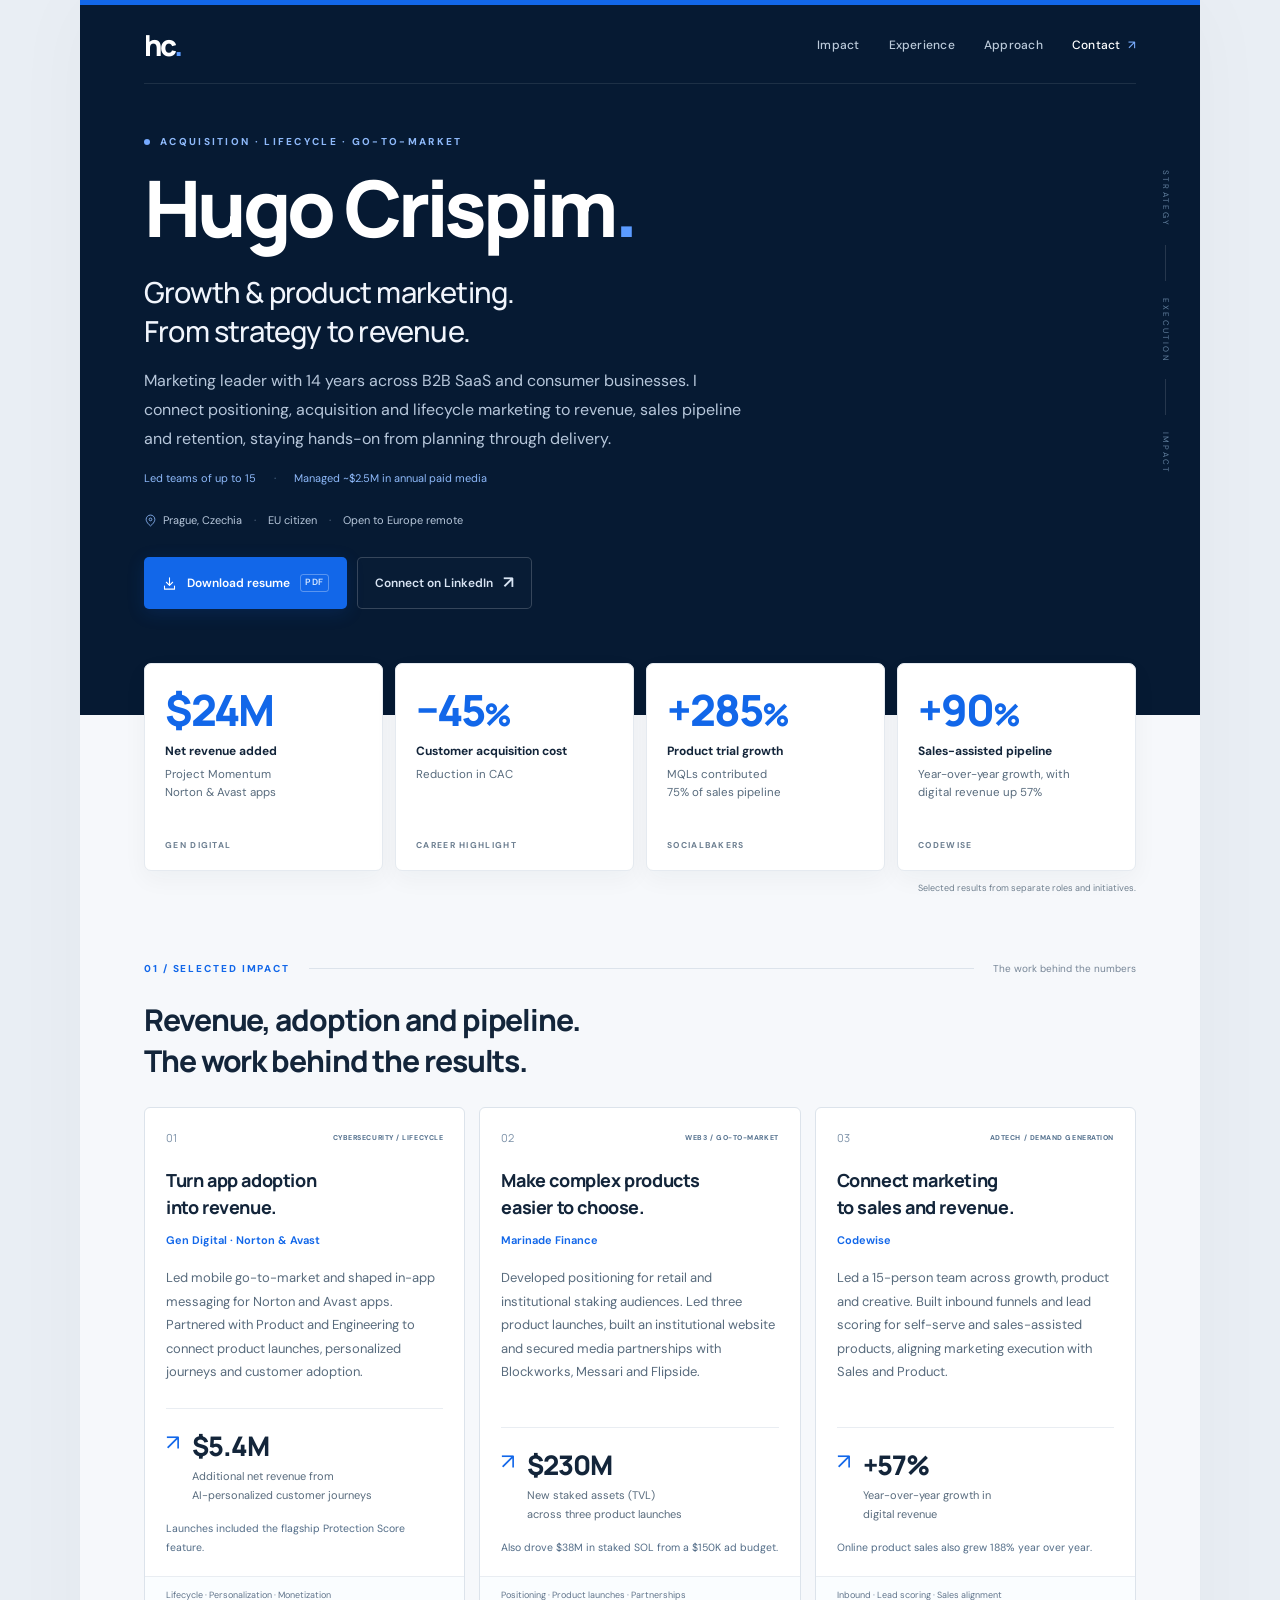
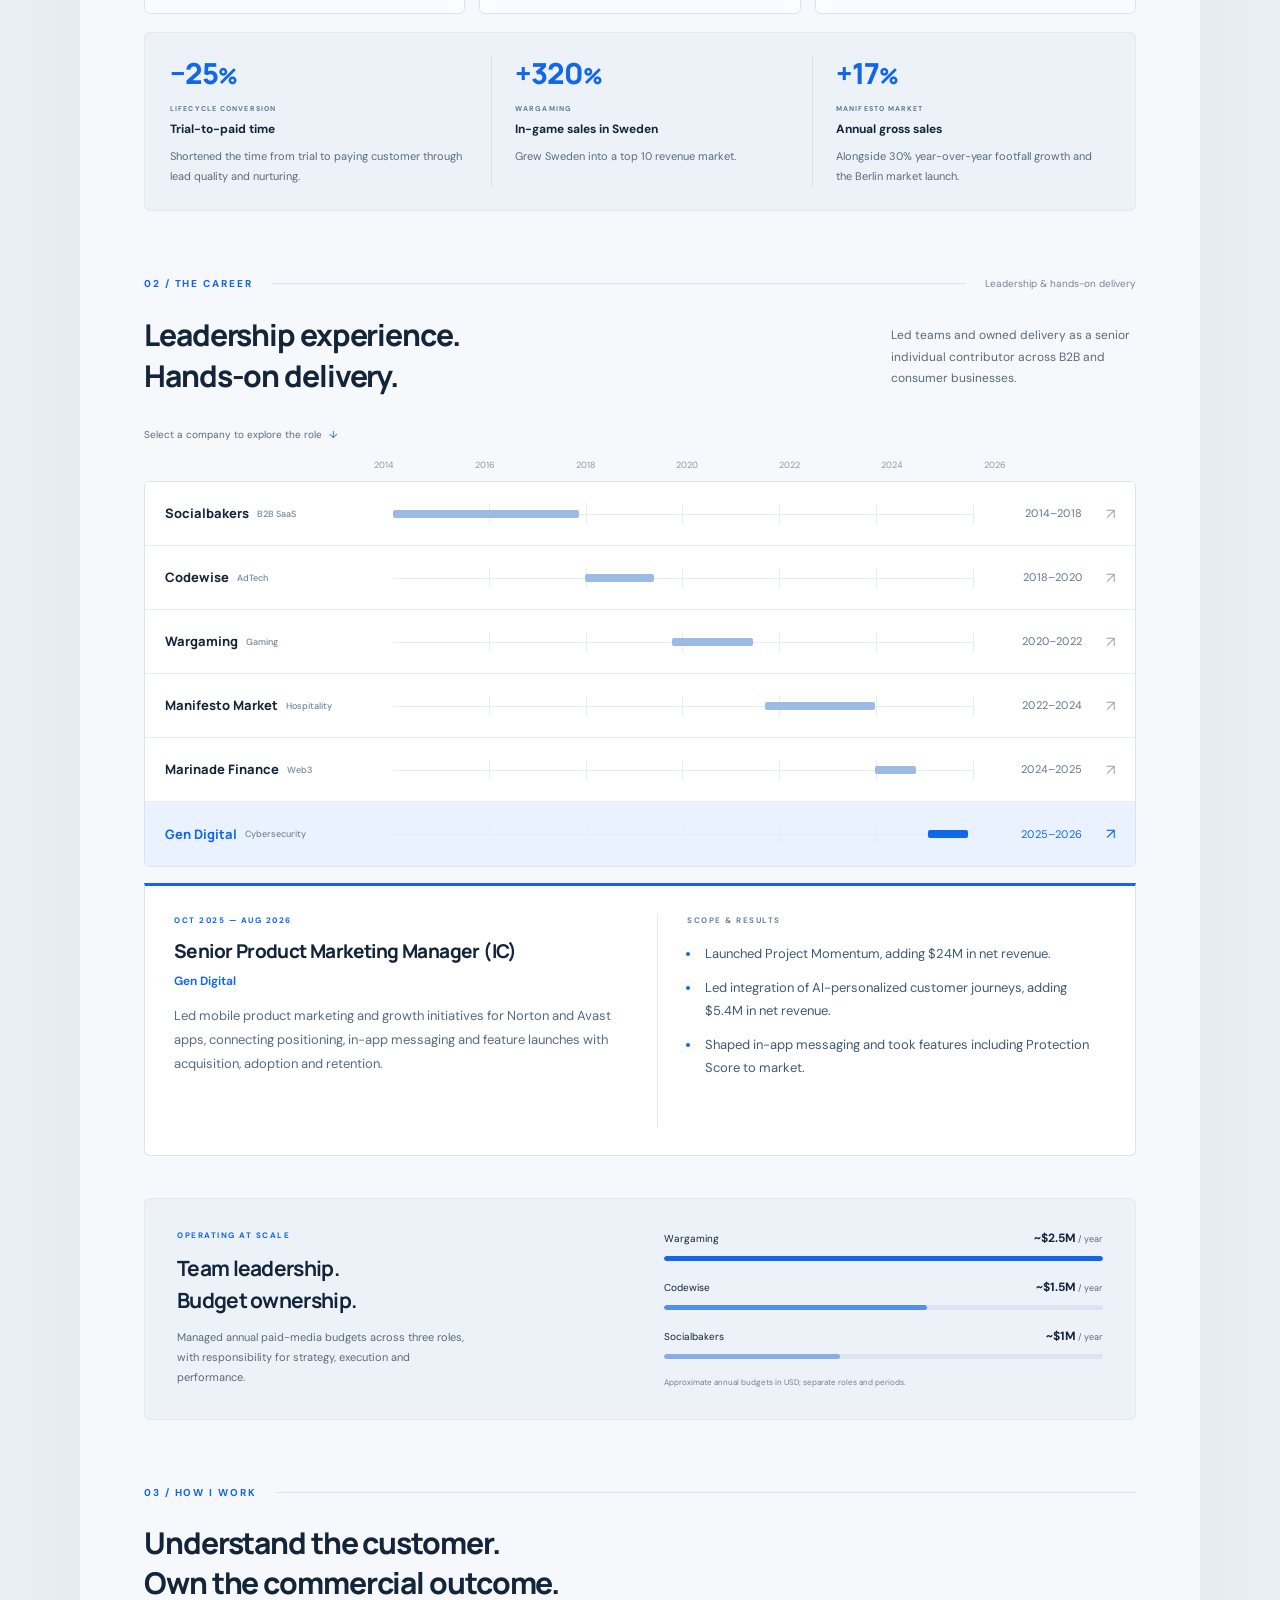
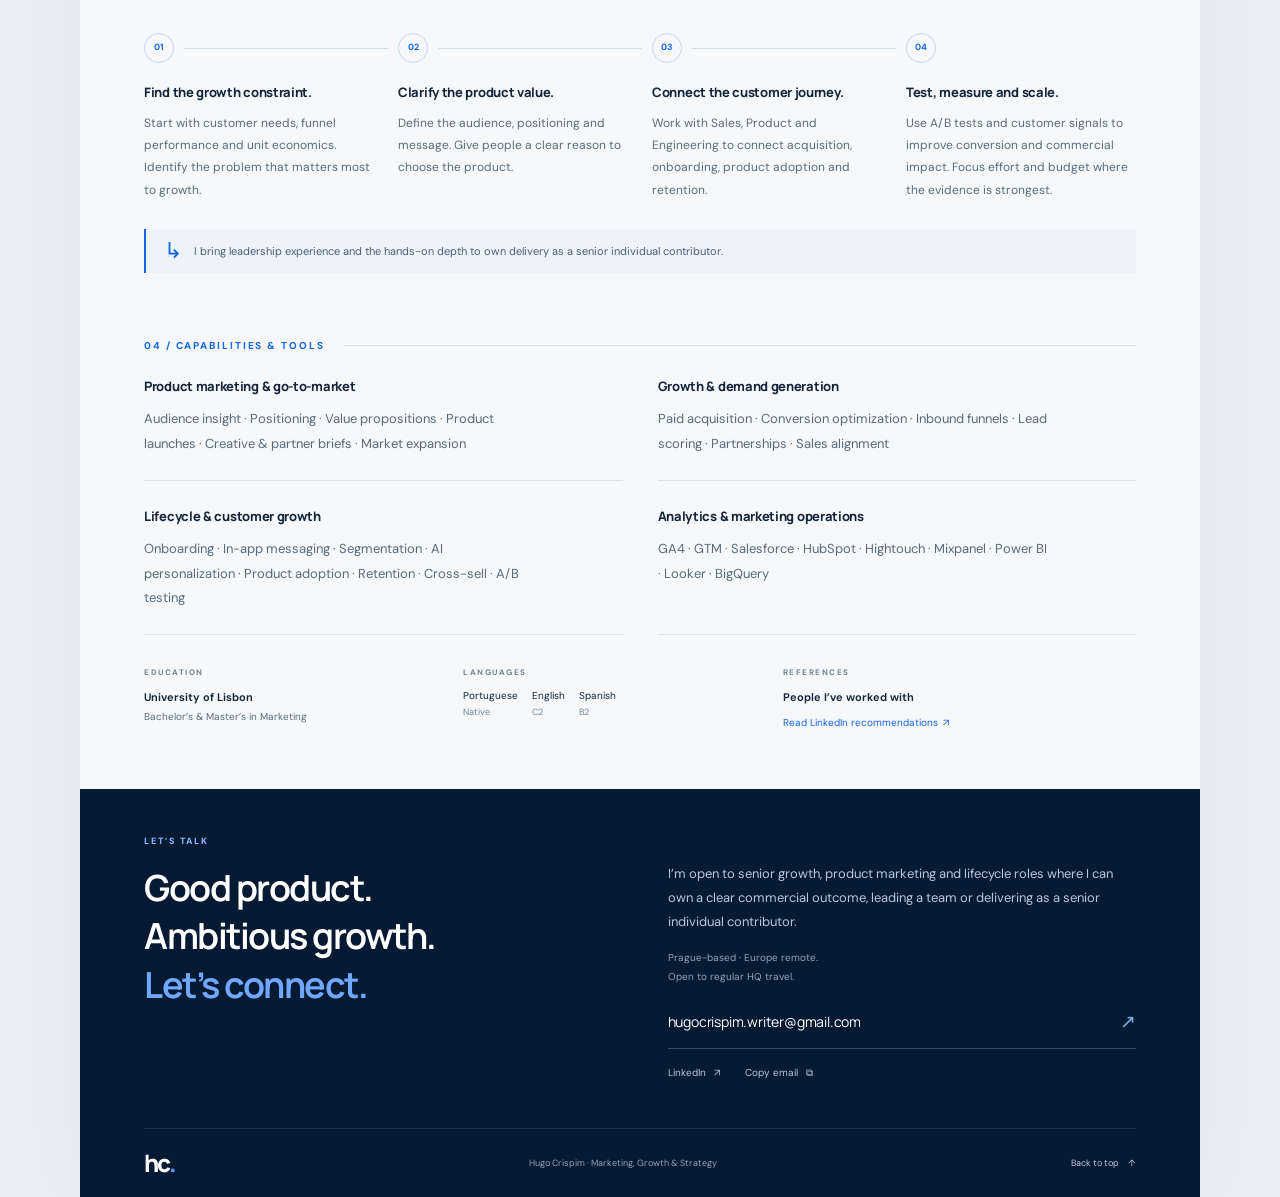
==== commit cdd48371: "Refine positioning and highlight career results" ====
--- a/index.html
+++ b/index.html
@@ -4,15 +4,15 @@
   <meta charset="utf-8">
   <meta name="viewport" content="width=device-width, initial-scale=1">
   <meta name="theme-color" content="#061a33">
-  <meta name="description" content="Hugo Crispim — marketing, growth and strategy. Fourteen years connecting product value, customer journeys and commercial results across SaaS, cybersecurity, gaming, Web3 and hospitality.">
-  <meta property="og:title" content="Hugo Crispim — Marketing & Growth">
-  <meta property="og:description" content="Product thinking. Commercial focus. A career in measurable marketing growth.">
+  <meta name="description" content="Hugo Crispim — growth and product marketing leader. 14 years connecting positioning, acquisition and lifecycle marketing to revenue, sales pipeline and customer retention.">
+  <meta property="og:title" content="Hugo Crispim — Growth & Product Marketing">
+  <meta property="og:description" content="Marketing leadership with hands-on delivery. $24M in net revenue added, 45% lower CAC and 90% growth in sales-assisted pipeline across separate career initiatives.">
   <meta property="og:type" content="website">
-  <meta property="og:url" content="https://hugogit40.github.io/">
-  <title>Hugo Crispim — Marketing & Growth</title>
+  <meta property="og:url" content="https://hugo-crispim.github.io/">
+  <title>Hugo Crispim — Growth & Product Marketing</title>
   <link rel="icon" href="favicon.svg" type="image/svg+xml">
-  <link rel="stylesheet" href="styles.css">
-  <script src="app.js" defer></script>
+  <link rel="stylesheet" href="styles.css?v=929c0b028a71">
+  <script src="app.js?v=fd869d77b74e" defer></script>
 </head>
 <body>
   <a class="skip-link" href="#main">Skip to content</a>
@@ -23,10 +23,11 @@
         <div class="nav-links"><a href="#impact">Impact</a><a href="#experience">Experience</a><a href="#approach">Approach</a><a href="#contact">Contact <span aria-hidden="true">↗</span></a></div>
       </nav>
       <div class="hero-content">
-        <p class="eyebrow hero-eyebrow"><span class="blue-dot"></span> MARKETING · GROWTH · STRATEGY</p>
+        <p class="eyebrow hero-eyebrow"><span class="blue-dot"></span> ACQUISITION · LIFECYCLE · GO-TO-MARKET</p>
         <h1>Hugo Crispim<span>.</span></h1>
-        <p class="hero-lead">Product thinking.<br> Commercial focus.</p>
-        <p class="hero-description">I connect what a product does with why people choose it, buy it and stay. Fourteen years doing that across SaaS, cybersecurity, gaming, Web3 and hospitality.</p>
+        <p class="hero-lead">Growth &amp; product marketing.<br> From strategy to revenue.</p>
+        <p class="hero-description">Marketing leader with 14 years across B2B SaaS and consumer businesses. I connect positioning, acquisition and lifecycle marketing to revenue, sales pipeline and retention, staying hands-on from planning through delivery.</p>
+        <p class="hero-scope"><span>Led teams of up to 15</span><span>Managed ~$2.5M in annual paid media</span></p>
         <div class="hero-meta"><span><svg viewBox="0 0 24 24" aria-hidden="true"><path d="M20 10c0 6-8 12-8 12S4 16 4 10a8 8 0 1 1 16 0Z"/><circle cx="12" cy="10" r="2.5"/></svg>Prague, Czechia</span><span>EU citizen</span><span>Open to Europe remote</span></div>
         <div class="hero-actions"><a class="button button-primary" href="Hugo_Crispim_Resume.pdf?v=d2342874ac2c" download="Hugo_Crispim_Resume.pdf"><svg viewBox="0 0 24 24" aria-hidden="true"><path d="M12 3v12m-5-5 5 5 5-5M4 16v5h16v-5"/></svg>Download resume <span class="button-meta">PDF</span></a><a class="button button-secondary" href="https://www.linkedin.com/in/hugocrispim/" target="_blank" rel="noopener noreferrer">Connect on LinkedIn <span aria-hidden="true">↗</span><span class="sr-only"> (opens in a new tab)</span></a></div>
       </div>
@@ -37,9 +38,9 @@
       <section class="metrics-section" aria-label="Selected career results">
         <div class="metrics">
           <article class="metric"><p class="metric-value">$24M</p><h2>Net revenue added</h2><p>Project Momentum<br> Norton &amp; Avast apps</p><span class="metric-label">GEN DIGITAL</span></article>
-          <article class="metric"><p class="metric-value">$230M</p><h2>New staked assets</h2><p>1.5M SOL in new TVL<br> across three product GTMs</p><span class="metric-label">MARINADE FINANCE</span></article>
+          <article class="metric"><p class="metric-value">−45<span>%</span></p><h2>Customer acquisition cost</h2><p>Reduction in CAC</p><span class="metric-label">CAREER HIGHLIGHT</span></article>
           <article class="metric"><p class="metric-value">+285<span>%</span></p><h2>Product trial growth</h2><p>MQLs contributed<br> 75% of sales pipeline</p><span class="metric-label">SOCIALBAKERS</span></article>
-          <article class="metric"><p class="metric-value">+57<span>%</span></p><h2>Digital revenue growth</h2><p>Year over year, alongside<br> +55% customer acquisition</p><span class="metric-label">CODEWISE</span></article>
+          <article class="metric"><p class="metric-value">+90<span>%</span></p><h2>Sales-assisted pipeline</h2><p>Year-over-year growth, with<br> digital revenue up 57%</p><span class="metric-label">CODEWISE</span></article>
         </div>
         <p class="metrics-note">Selected results from separate roles and initiatives.</p>
       </section>
@@ -47,38 +48,46 @@
       <div class="content-wrap">
         <section class="section impact-section" id="impact">
           <div class="section-heading"><p class="eyebrow">01 / SELECTED IMPACT</p><span class="heading-rule"></span><span class="heading-note">The work behind the numbers</span></div>
-          <h2 class="section-title">Different businesses.<br> The same commercial discipline.</h2>
+          <h2 class="section-title">Revenue, adoption and pipeline.<br> The work behind the results.</h2>
           <div class="case-studies">
             <article class="case-card">
               <div class="case-top"><span class="case-index">01</span><span class="tag">CYBERSECURITY / LIFECYCLE</span></div>
-              <h3>Turn product value into<br> customer action.</h3>
+              <h3>Turn app adoption<br> into revenue.</h3>
               <p class="case-company">Gen Digital · Norton &amp; Avast</p>
-              <p>Built data-led mobile growth roadmaps and shaped in-app messaging around customer needs. Worked with Product and Engineering to bring launches and personalized journeys into the customer experience.</p>
+              <p>Led mobile go-to-market and shaped in-app messaging for Norton and Avast apps. Partnered with Product and Engineering to connect product launches, personalized journeys and customer adoption.</p>
               <div class="case-result"><span class="result-marker" aria-hidden="true">↗</span><p><strong>$5.4M</strong><span>Additional net revenue from<br> AI-personalized customer journeys</span></p></div>
-              <div class="case-footer">Product marketing · Adoption · Monetization</div>
+              <p class="case-support">Launches included the flagship Protection Score feature.</p>
+              <div class="case-footer">Lifecycle · Personalization · Monetization</div>
             </article>
             <article class="case-card">
               <div class="case-top"><span class="case-index">02</span><span class="tag">WEB3 / GO-TO-MARKET</span></div>
-              <h3>Make a technical product<br> commercially compelling.</h3>
+              <h3>Make complex products<br> easier to choose.</h3>
               <p class="case-company">Marinade Finance</p>
-              <p>Developed positioning for retail and institutional staking audiences. Combined a new institutional website, product launches and media partnerships with Blockworks, Messari and Flipside.</p>
-              <div class="case-result"><span class="result-marker" aria-hidden="true">↗</span><p><strong>$38M</strong><span>Staked SOL acquired through<br> a $150K advertising budget</span></p></div>
-              <div class="case-footer">Positioning · Partnerships · Acquisition</div>
+              <p>Developed positioning for retail and institutional staking audiences. Led three product launches, built an institutional website and secured media partnerships with Blockworks, Messari and Flipside.</p>
+              <div class="case-result"><span class="result-marker" aria-hidden="true">↗</span><p><strong>$230M</strong><span>New staked assets (TVL)<br> across three product launches</span></p></div>
+              <p class="case-support">Also drove $38M in staked SOL from a $150K ad budget.</p>
+              <div class="case-footer">Positioning · Product launches · Partnerships</div>
             </article>
             <article class="case-card">
               <div class="case-top"><span class="case-index">03</span><span class="tag">ADTECH / DEMAND GENERATION</span></div>
-              <h3>Connect demand generation<br> to the sales engine.</h3>
+              <h3>Connect marketing<br> to sales and revenue.</h3>
               <p class="case-company">Codewise</p>
-              <p>Led a 15-person cross-functional team across growth, product and creative. Built inbound funnels and lead-scoring models aligned with sales, supporting both self-serve and sales-assisted acquisition.</p>
-              <div class="case-result"><span class="result-marker" aria-hidden="true">↗</span><p><strong>+90%</strong><span>Year-over-year growth in<br> sales-assisted pipeline</span></p></div>
+              <p>Led a 15-person team across growth, product and creative. Built inbound funnels and lead scoring for self-serve and sales-assisted products, aligning marketing execution with Sales and Product.</p>
+              <div class="case-result"><span class="result-marker" aria-hidden="true">↗</span><p><strong>+57%</strong><span>Year-over-year growth in<br> digital revenue</span></p></div>
+              <p class="case-support">Online product sales also grew 188% year over year.</p>
               <div class="case-footer">Inbound · Lead scoring · Sales alignment</div>
             </article>
+          </div>
+          <div class="additional-results" aria-label="Further selected career results">
+            <article class="additional-result"><p class="additional-value">−25<span>%</span></p><p class="additional-label">LIFECYCLE CONVERSION</p><h3>Trial-to-paid time</h3><p class="additional-context">Shortened the time from trial to paying customer through lead quality and nurturing.</p></article>
+            <article class="additional-result"><p class="additional-value">+320<span>%</span></p><p class="additional-label">WARGAMING</p><h3>In-game sales in Sweden</h3><p class="additional-context">Grew Sweden into a top 10 revenue market.</p></article>
+            <article class="additional-result"><p class="additional-value">+17<span>%</span></p><p class="additional-label">MANIFESTO MARKET</p><h3>Annual gross sales</h3><p class="additional-context">Alongside 30% year-over-year footfall growth and the Berlin market launch.</p></article>
           </div>
         </section>
 
         <section class="section experience-section" id="experience">
           <div class="section-heading"><p class="eyebrow">02 / THE CAREER</p><span class="heading-rule"></span><span class="heading-note">Leadership &amp; hands-on delivery</span></div>
-          <div class="section-title-row"><h2 class="section-title">A broad perspective.<br> Built in the work.</h2><p>From building teams to owning delivery as a senior individual contributor.</p></div>
+          <div class="section-title-row"><h2 class="section-title">Leadership experience.<br> Hands-on delivery.</h2><p>Led teams and owned delivery as a senior individual contributor across B2B and consumer businesses.</p></div>
           <p class="timeline-instruction">Select a company to explore the role <span aria-hidden="true">↓</span></p>
           <div class="career-timeline" aria-label="Career timeline, June 2014 to August 2026">
             <div class="timeline-scale" aria-hidden="true"><span>2014</span><span>2016</span><span>2018</span><span>2020</span><span>2022</span><span>2024</span><span>2026</span></div>
@@ -92,34 +101,34 @@
             </div>
           </div>
           <div class="role-detail" id="role-details" role="region" aria-label="Selected career role" aria-live="polite" aria-atomic="true">
-            <div class="role-summary"><p class="eyebrow" id="role-date">OCT 2025 — AUG 2026</p><h3 id="role-title">Sr. Product Marketing Manager <span>(IC)</span></h3><p class="role-company" id="role-company">Gen Digital</p><p id="role-description">Owned mobile product marketing and growth initiatives for Norton and Avast apps, connecting acquisition, adoption and retention with product value.</p></div>
+            <div class="role-summary"><p class="eyebrow" id="role-date">OCT 2025 — AUG 2026</p><h3 id="role-title">Senior Product Marketing Manager <span>(IC)</span></h3><p class="role-company" id="role-company">Gen Digital</p><p id="role-description">Led mobile product marketing and growth initiatives for Norton and Avast apps, connecting positioning, in-app messaging and feature launches with acquisition, adoption and retention.</p></div>
             <div class="role-results"><p class="detail-label">SCOPE &amp; RESULTS</p><ul id="role-points"><li>Launched Project Momentum, adding $24M in net revenue.</li><li>Led integration of AI-personalized customer journeys, adding $5.4M in net revenue.</li><li>Shaped in-app messaging and took features including Protection Score to market.</li></ul></div>
           </div>
           <noscript><p class="no-script-note">Download the resume above for the full career history.</p></noscript>
         </section>
 
         <section class="budget-section" aria-labelledby="budget-title">
-          <div class="budget-intro"><p class="eyebrow">OPERATING AT SCALE</p><h2 id="budget-title">Commercial responsibility.<br> Real budgets.</h2><p>Annual paid-media budgets managed across three roles, alongside team leadership and hands-on execution.</p></div>
+          <div class="budget-intro"><p class="eyebrow">OPERATING AT SCALE</p><h2 id="budget-title">Team leadership.<br> Budget ownership.</h2><p>Managed annual paid-media budgets across three roles, with responsibility for strategy, execution and performance.</p></div>
           <div class="budget-bars"><div class="budget-item"><div><span>Wargaming</span><strong>~$2.5M<span> / year</span></strong></div><div class="budget-rail"><span style="width:100%"></span></div></div><div class="budget-item"><div><span>Codewise</span><strong>~$1.5M<span> / year</span></strong></div><div class="budget-rail"><span style="width:60%"></span></div></div><div class="budget-item"><div><span>Socialbakers</span><strong>~$1M<span> / year</span></strong></div><div class="budget-rail"><span style="width:40%"></span></div></div><p class="budget-note">Approximate annual budgets in USD; separate roles and periods.</p></div>
         </section>
 
         <section class="section approach-section" id="approach">
           <div class="section-heading"><p class="eyebrow">03 / HOW I WORK</p><span class="heading-rule"></span></div>
-          <h2 class="section-title">Start with the business.<br> Follow through to the customer.</h2>
-          <div class="approach-grid"><article><span class="step-number">01</span><h3>Find the constraint.</h3><p>Understand the customer, the economics and where the journey loses people. Decide what is worth fixing first.</p></article><article><span class="step-number">02</span><h3>Make the value clear.</h3><p>Turn product capability into positioning and messaging that gives a specific audience a reason to act.</p></article><article><span class="step-number">03</span><h3>Connect the journey.</h3><p>Bring acquisition, onboarding, product adoption and retention together with Sales, Product and Engineering.</p></article><article><span class="step-number">04</span><h3>Test. Learn. Improve.</h3><p>Use experiments and customer signals to improve conversion, revenue and retention. Scale what earns its place.</p></article></div>
-          <div class="approach-note"><span class="note-icon" aria-hidden="true">↳</span><p>Comfortable setting the direction, building the team, and getting into the details myself.</p></div>
+          <h2 class="section-title">Understand the customer.<br> Own the commercial outcome.</h2>
+          <div class="approach-grid"><article><span class="step-number">01</span><h3>Find the growth constraint.</h3><p>Start with customer needs, funnel performance and unit economics. Identify the problem that matters most to growth.</p></article><article><span class="step-number">02</span><h3>Clarify the product value.</h3><p>Define the audience, positioning and message. Give people a clear reason to choose the product.</p></article><article><span class="step-number">03</span><h3>Connect the customer journey.</h3><p>Work with Sales, Product and Engineering to connect acquisition, onboarding, product adoption and retention.</p></article><article><span class="step-number">04</span><h3>Test, measure and scale.</h3><p>Use A/B tests and customer signals to improve conversion and commercial impact. Focus effort and budget where the evidence is strongest.</p></article></div>
+          <div class="approach-note"><span class="note-icon" aria-hidden="true">↳</span><p>I bring leadership experience and the hands-on depth to own delivery as a senior individual contributor.</p></div>
         </section>
 
         <section class="section skills-section" id="skills">
           <div class="section-heading"><p class="eyebrow">04 / CAPABILITIES &amp; TOOLS</p><span class="heading-rule"></span></div>
-          <div class="skills-grid"><article><h3>Go-to-market &amp; positioning</h3><p>Audience insight · Value propositions · Product launches · Creative &amp; partner briefs · Market expansion</p></article><article><h3>Acquisition &amp; demand</h3><p>Paid media · B2B demand generation · Inbound funnels · Lead scoring · Partnerships · Sales alignment</p></article><article><h3>Lifecycle &amp; monetization</h3><p>In-app messaging · Onboarding · Personalization · Product adoption · Retention · Cross-sell · Experimentation</p></article><article><h3>Measurement &amp; operations</h3><p>GA4 · GTM · Salesforce · HubSpot · Hightouch · Mixpanel · Looker · BigQuery</p></article></div>
+          <div class="skills-grid"><article><h3>Product marketing &amp; go-to-market</h3><p>Audience insight · Positioning · Value propositions · Product launches · Creative &amp; partner briefs · Market expansion</p></article><article><h3>Growth &amp; demand generation</h3><p>Paid acquisition · Conversion optimization · Inbound funnels · Lead scoring · Partnerships · Sales alignment</p></article><article><h3>Lifecycle &amp; customer growth</h3><p>Onboarding · In-app messaging · Segmentation · AI personalization · Product adoption · Retention · Cross-sell · A/B testing</p></article><article><h3>Analytics &amp; marketing operations</h3><p>GA4 · GTM · Salesforce · HubSpot · Hightouch · Mixpanel · Power BI · Looker · BigQuery</p></article></div>
           <div class="profile-details"><div><p class="detail-label">EDUCATION</p><h3>University of Lisbon</h3><p>Bachelor’s &amp; Master’s in Marketing</p></div><div><p class="detail-label">LANGUAGES</p><p class="language-list"><span>Portuguese <small>Native</small></span><span>English <small>C2</small></span><span>Spanish <small>B2</small></span></p></div><div><p class="detail-label">REFERENCES</p><h3>People I’ve worked with</h3><a class="text-link" href="https://www.linkedin.com/in/hugocrispim/details/recommendations/" target="_blank" rel="noopener noreferrer">Read LinkedIn recommendations <span aria-hidden="true">↗</span><span class="sr-only"> (opens in a new tab)</span></a></div></div>
         </section>
       </div>
     </main>
 
     <footer class="contact-section" id="contact">
-      <div class="contact-top"><div><p class="eyebrow">LET’S TALK</p><h2>Good product.<br> Ambitious growth.<br> <span>Let’s connect.</span></h2></div><div class="contact-copy"><p>I’m interested in senior marketing, growth and product marketing opportunities where the work has a clear connection to business results.</p><p class="contact-location">Prague or Europe remote.<br> Senior IC and leadership roles.</p><a class="contact-email" href="mailto:hugocrispim.writer@gmail.com">hugocrispim.writer@gmail.com <span aria-hidden="true">↗</span></a><div class="contact-links"><a href="https://www.linkedin.com/in/hugocrispim/" target="_blank" rel="noopener noreferrer">LinkedIn <span aria-hidden="true">↗</span><span class="sr-only"> (opens in a new tab)</span></a><button type="button" id="copy-email">Copy email <span aria-hidden="true">⧉</span></button><span id="copy-status" role="status"></span></div></div></div>
+      <div class="contact-top"><div><p class="eyebrow">LET’S TALK</p><h2>Good product.<br> Ambitious growth.<br> <span>Let’s connect.</span></h2></div><div class="contact-copy"><p>I’m open to senior growth, product marketing and lifecycle roles where I can own a clear commercial outcome, leading a team or delivering as a senior individual contributor.</p><p class="contact-location">Prague-based · Europe remote.<br> Open to regular HQ travel.</p><a class="contact-email" href="mailto:hugocrispim.writer@gmail.com">hugocrispim.writer@gmail.com <span aria-hidden="true">↗</span></a><div class="contact-links"><a href="https://www.linkedin.com/in/hugocrispim/" target="_blank" rel="noopener noreferrer">LinkedIn <span aria-hidden="true">↗</span><span class="sr-only"> (opens in a new tab)</span></a><button type="button" id="copy-email">Copy email <span aria-hidden="true">⧉</span></button><span id="copy-status" role="status"></span></div></div></div>
       <div class="footer-bottom"><a class="monogram" href="#top" aria-label="Back to top">hc<span>.</span></a><p>Hugo Crispim · Marketing, Growth &amp; Strategy</p><a href="#top">Back to top <span aria-hidden="true">↑</span></a></div>
     </footer>
   </div>
--- a/styles.css
+++ b/styles.css
@@ -17,3 +17,11 @@
 @media(max-width:360px){.hero,.contact-section{padding-left:18px;padding-right:18px}.metrics-section,.content-wrap{padding-left:18px;padding-right:18px}.hero h1{font-size:40px}.nav-links{gap:13px}.hero-meta{font-size:7.5px}.hero-meta>span+span:before{margin:0 5px}.button{font-size:9px}.metric{padding-left:12px;padding-right:12px}.metric-value{font-size:33px}.contact-email{font-size:12px}}
 @media(prefers-reduced-motion:reduce){html{scroll-behavior:auto}*,*:before,*:after{transition:none!important;animation:none!important}}
 @media print{body{background:white;font-size:11px}.page-shell{max-width:none;box-shadow:none}.hero{padding:20px 30px 65px;print-color-adjust:exact;-webkit-print-color-adjust:exact}.topnav,.hero-aside,.hero-actions,.nav-links,.timeline-instruction,.contact-links,.footer-bottom>a{display:none}.hero-content{padding-top:0}.hero h1{font-size:46px}.hero-lead{font-size:22px}.hero-description{font-size:12px}.metrics-section,.content-wrap{padding-left:30px;padding-right:30px}.section{padding-top:30px}.metric{min-height:170px}.metric-value{font-size:32px}.case-studies{grid-template-columns:1fr 1fr 1fr}.case-card{display:flex;padding:15px 15px 0;break-inside:avoid}.case-result{border-left:0;border-top:1px solid #ddd;padding:10px 0}.case-card h3{font-size:14px}.case-card>p:not(.case-company){font-size:10px}.case-footer{margin:0 -15px;padding:10px 15px}.case-top{gap:5px}.tag{font-size:6px}.contact-section{padding:25px 30px 0;print-color-adjust:exact;-webkit-print-color-adjust:exact}.role-detail,.budget-section,.profile-details{break-inside:avoid}.contact-top{padding-bottom:20px}.contact-top h2{font-size:27px}}
+
+/* Recruiter copy review: supporting leadership proof and visible career results. */
+.hero-scope{display:flex;flex-wrap:wrap;gap:4px 18px;color:#8eb9fa;font-size:11px;line-height:1.8;margin:-7px 0 22px}.hero-scope span+span:before{content:'·';margin-right:18px;color:#597694}.case-card>p.case-support{margin:-5px 0 18px;padding-top:0;font-size:10.5px;line-height:1.8;color:#526c87}.additional-results{display:grid;grid-template-columns:repeat(3,1fr);gap:23px;background:#edf2f8;border:1px solid #e2e8f0;border-radius:6px;margin-top:18px;padding:23px 25px}.additional-result+.additional-result{border-left:1px solid #d7e1ed;padding-left:23px}.additional-value{font-family:var(--heading);font-size:29px;line-height:1.2;font-weight:800;letter-spacing:-1px;margin:0 0 13px;color:var(--blue)}.additional-value span{font-size:22px}.additional-label{font-size:7px;line-height:1.5;font-weight:750;letter-spacing:1.1px;color:#607993;margin:0 0 5px}.additional-result h3{font-size:12px;line-height:1.6;margin:0 0 7px;font-weight:700}.additional-context{font-size:11px;line-height:1.85;color:var(--muted);margin:0}
+@media(max-width:760px){.hero-scope{font-size:10px;gap:3px 12px}.hero-scope span+span:before{margin-right:12px}.case-card>p.case-support{grid-column:2;grid-row:5;font-size:11px;margin-top:-10px}.additional-results{padding:21px;gap:18px}.additional-result+.additional-result{padding-left:18px}.additional-result h3{font-size:11px}.additional-context{font-size:10px}}
+@media(max-width:540px){.hero-scope{font-size:10px;display:block;line-height:1.9;margin:-7px 0 22px}.hero-scope span{display:block}.hero-scope span+span:before{content:none}.hero-eyebrow{letter-spacing:1.5px}.hero-lead{font-size:24px}.case-card>p.case-support{font-size:12px;margin:-5px 0 20px}.additional-results{grid-template-columns:1fr;gap:0;padding:22px}.additional-result{display:grid;grid-template-columns:82px 1fr;column-gap:12px}.additional-result+.additional-result{border-left:0;padding-left:0;border-top:1px solid #d7e1ed;padding-top:20px;margin-top:20px}.additional-value{grid-column:1;grid-row:1/4;font-size:27px;letter-spacing:-1px;margin:0}.additional-value span{font-size:20px}.additional-label,.additional-result h3,.additional-context{grid-column:2}.additional-result h3{font-size:12px}.additional-context{font-size:11px}}
+@media print{.hero-scope{font-size:9px}.additional-results{break-inside:avoid;print-color-adjust:exact;-webkit-print-color-adjust:exact}}
+
+@media(max-width:360px){.hero-lead{font-size:21px}}
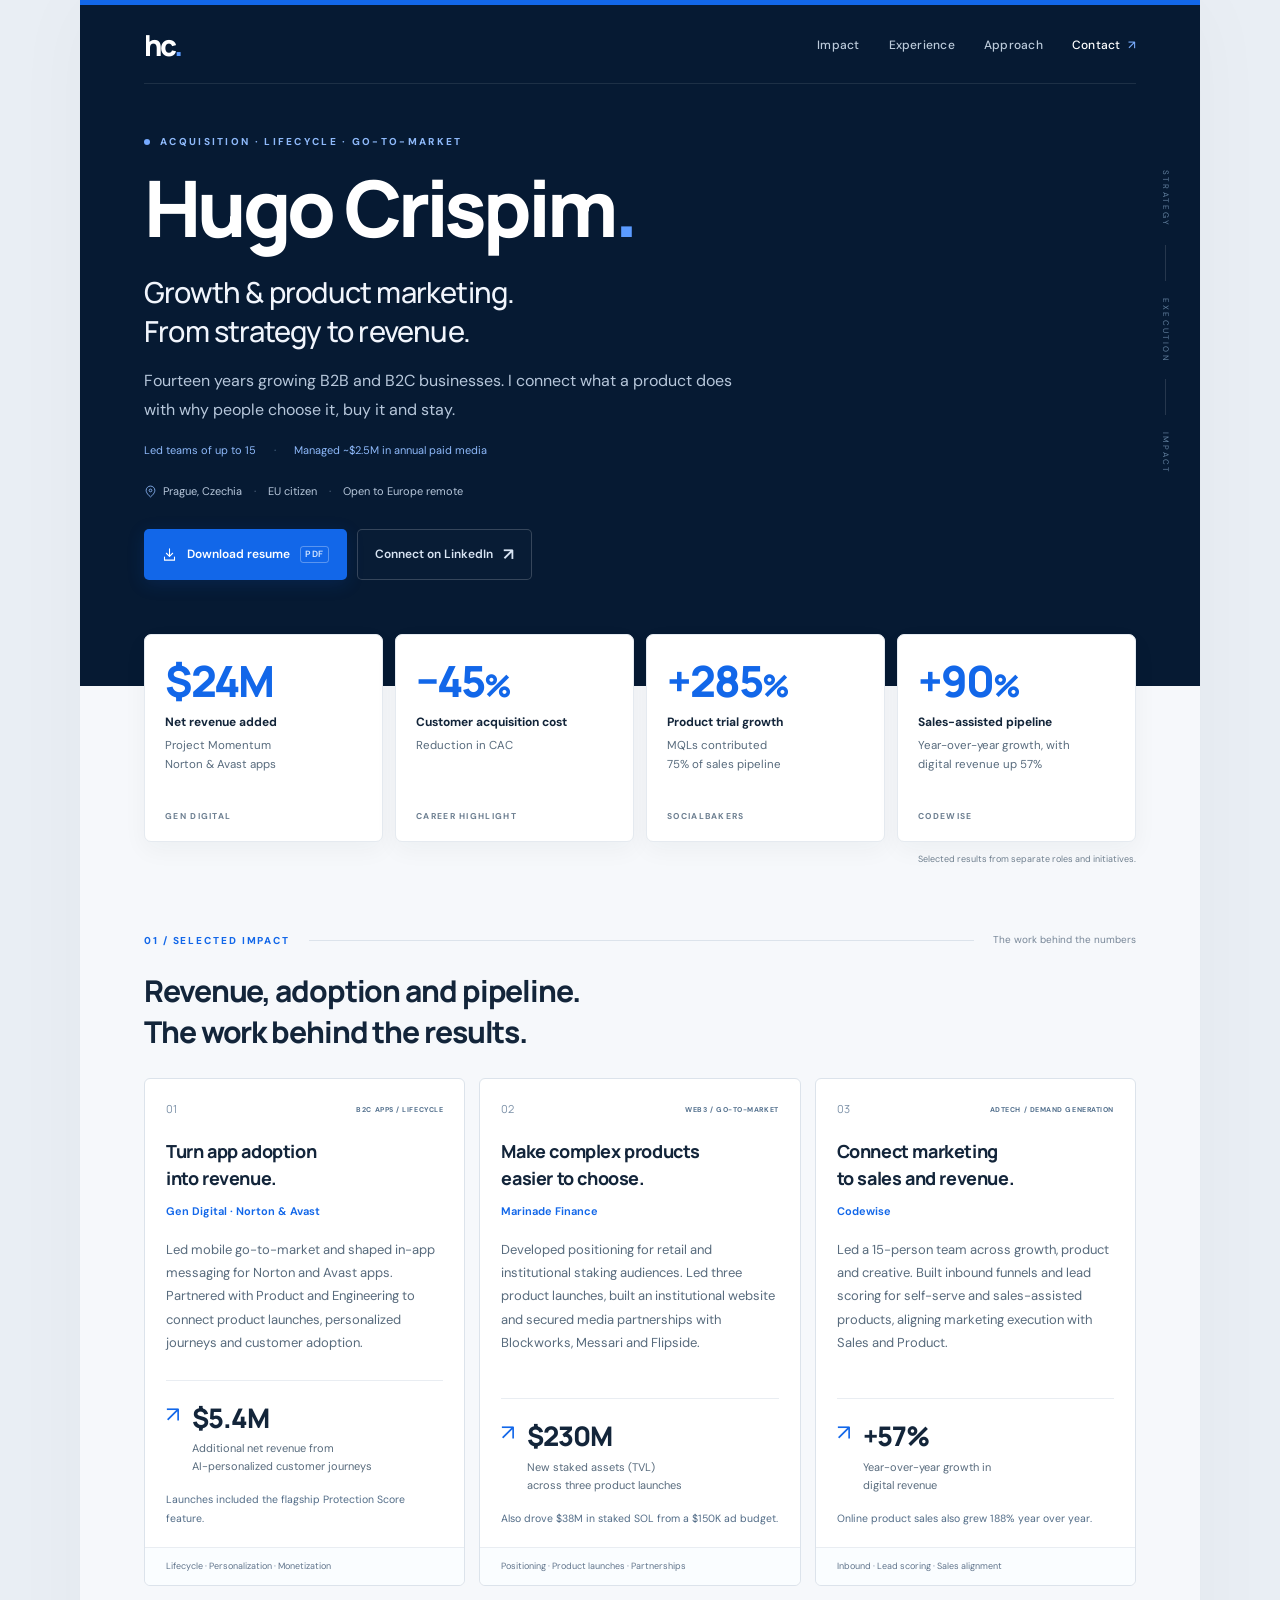
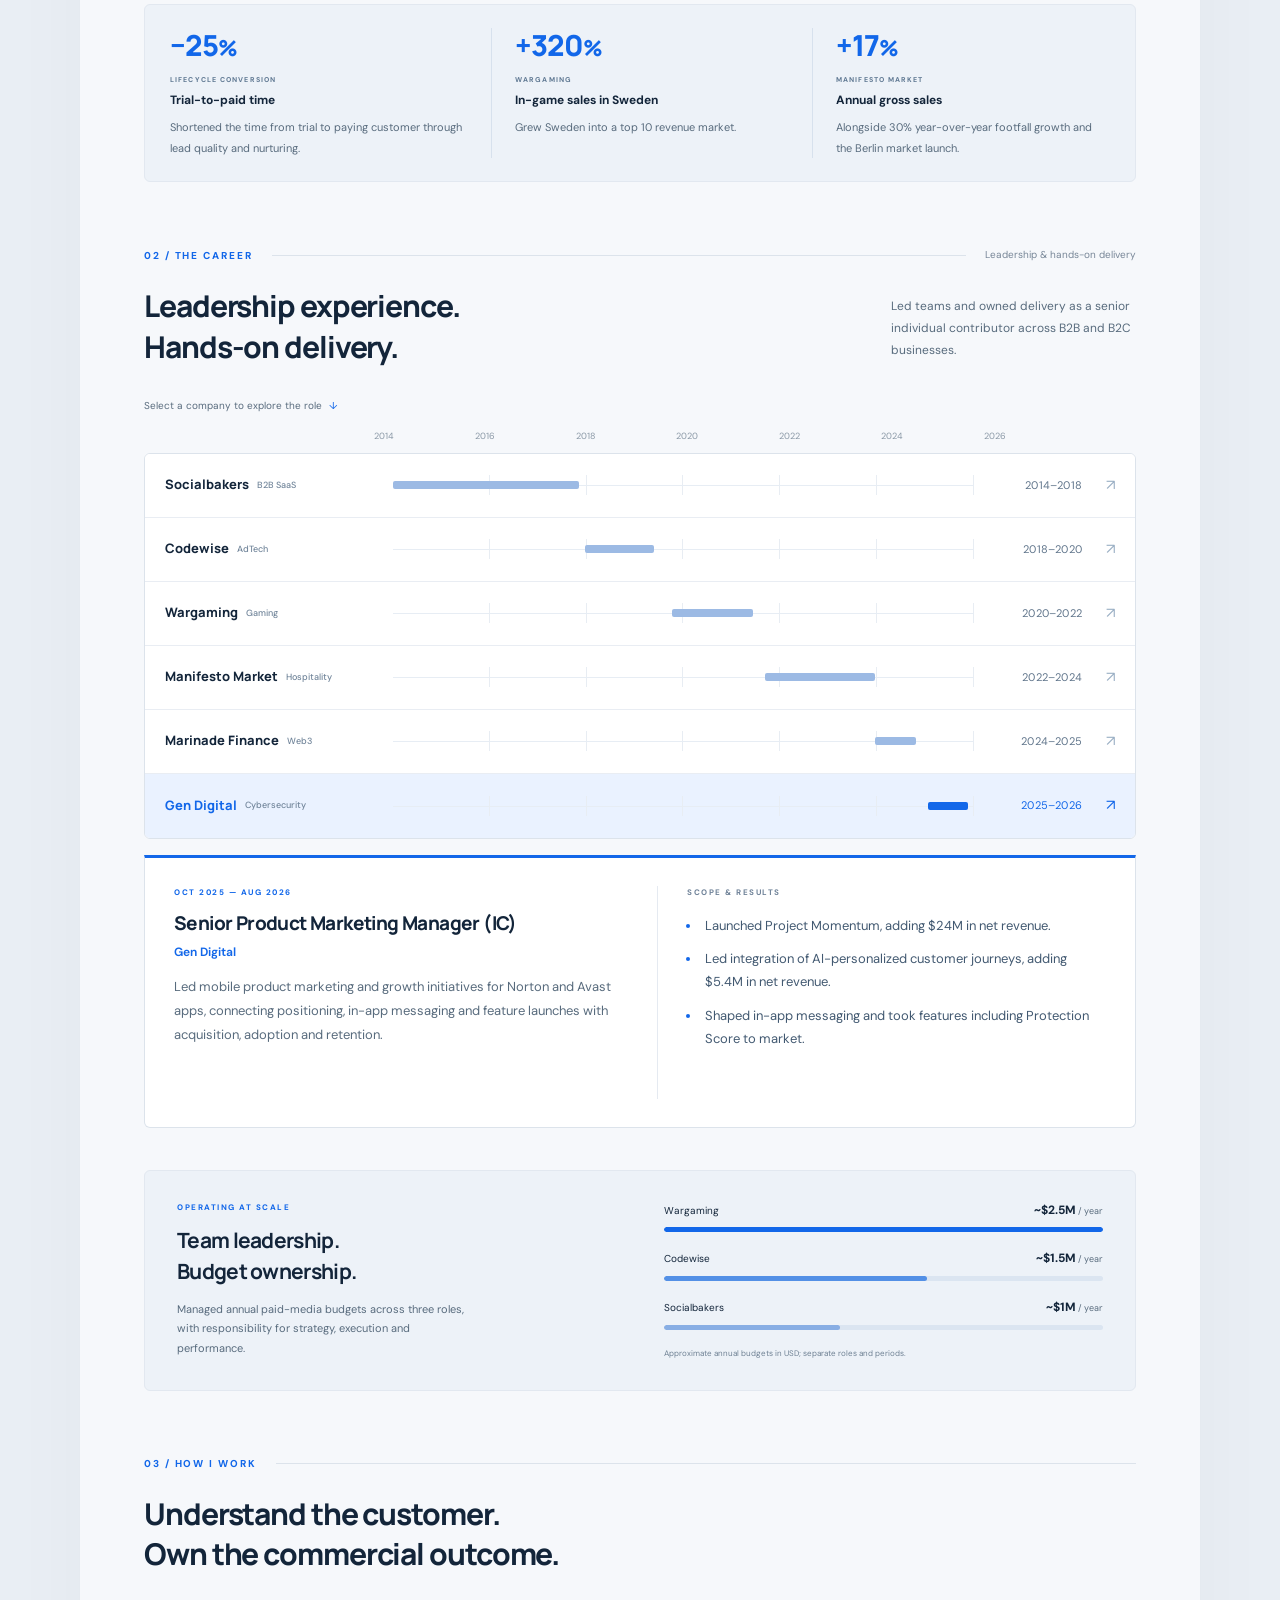
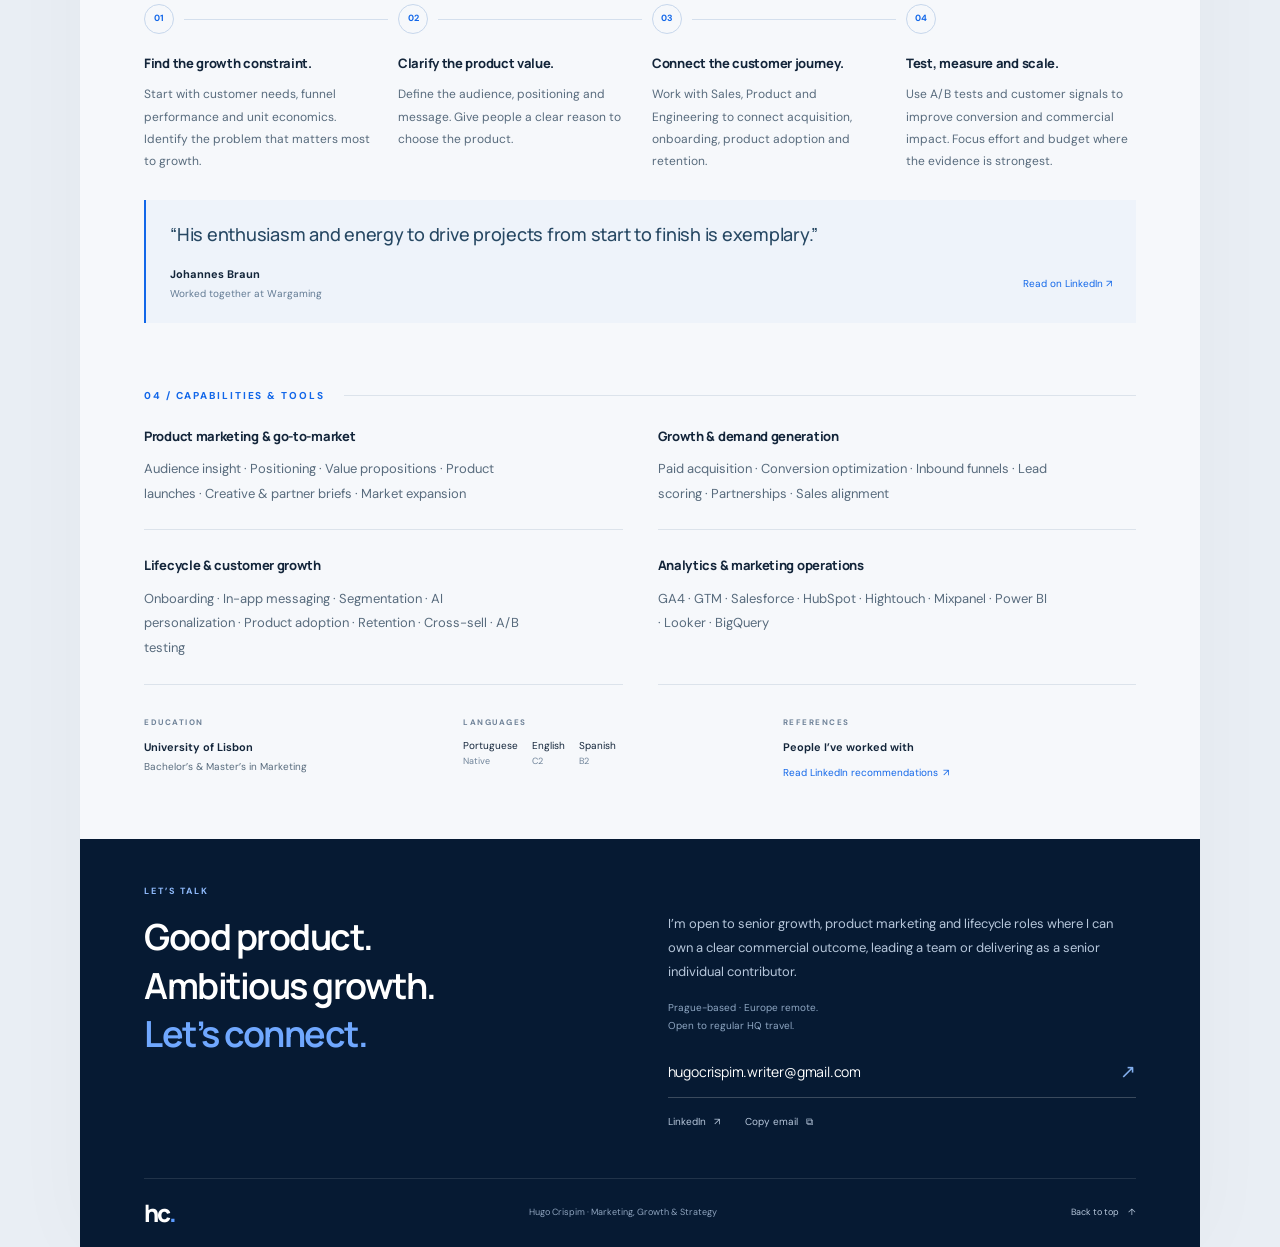
==== commit 2c293ee8: "Shorten bio and add a colleague recommendation" ====
--- a/index.html
+++ b/index.html
@@ -4,14 +4,14 @@
   <meta charset="utf-8">
   <meta name="viewport" content="width=device-width, initial-scale=1">
   <meta name="theme-color" content="#061a33">
-  <meta name="description" content="Hugo Crispim — growth and product marketing leader. 14 years connecting positioning, acquisition and lifecycle marketing to revenue, sales pipeline and customer retention.">
+  <meta name="description" content="Hugo Crispim — growth and product marketing for B2B and B2C businesses. Fourteen years connecting product value with why people choose, buy and stay.">
   <meta property="og:title" content="Hugo Crispim — Growth & Product Marketing">
   <meta property="og:description" content="Marketing leadership with hands-on delivery. $24M in net revenue added, 45% lower CAC and 90% growth in sales-assisted pipeline across separate career initiatives.">
   <meta property="og:type" content="website">
   <meta property="og:url" content="https://hugo-crispim.github.io/">
   <title>Hugo Crispim — Growth & Product Marketing</title>
   <link rel="icon" href="favicon.svg" type="image/svg+xml">
-  <link rel="stylesheet" href="styles.css?v=929c0b028a71">
+  <link rel="stylesheet" href="styles.css?v=8efbe35ac20d">
   <script src="app.js?v=fd869d77b74e" defer></script>
 </head>
 <body>
@@ -26,7 +26,7 @@
         <p class="eyebrow hero-eyebrow"><span class="blue-dot"></span> ACQUISITION · LIFECYCLE · GO-TO-MARKET</p>
         <h1>Hugo Crispim<span>.</span></h1>
         <p class="hero-lead">Growth &amp; product marketing.<br> From strategy to revenue.</p>
-        <p class="hero-description">Marketing leader with 14 years across B2B SaaS and consumer businesses. I connect positioning, acquisition and lifecycle marketing to revenue, sales pipeline and retention, staying hands-on from planning through delivery.</p>
+        <p class="hero-description">Fourteen years growing B2B and B2C businesses. I connect what a product does with why people choose it, buy it and stay.</p>
         <p class="hero-scope"><span>Led teams of up to 15</span><span>Managed ~$2.5M in annual paid media</span></p>
         <div class="hero-meta"><span><svg viewBox="0 0 24 24" aria-hidden="true"><path d="M20 10c0 6-8 12-8 12S4 16 4 10a8 8 0 1 1 16 0Z"/><circle cx="12" cy="10" r="2.5"/></svg>Prague, Czechia</span><span>EU citizen</span><span>Open to Europe remote</span></div>
         <div class="hero-actions"><a class="button button-primary" href="Hugo_Crispim_Resume.pdf?v=d2342874ac2c" download="Hugo_Crispim_Resume.pdf"><svg viewBox="0 0 24 24" aria-hidden="true"><path d="M12 3v12m-5-5 5 5 5-5M4 16v5h16v-5"/></svg>Download resume <span class="button-meta">PDF</span></a><a class="button button-secondary" href="https://www.linkedin.com/in/hugocrispim/" target="_blank" rel="noopener noreferrer">Connect on LinkedIn <span aria-hidden="true">↗</span><span class="sr-only"> (opens in a new tab)</span></a></div>
@@ -51,7 +51,7 @@
           <h2 class="section-title">Revenue, adoption and pipeline.<br> The work behind the results.</h2>
           <div class="case-studies">
             <article class="case-card">
-              <div class="case-top"><span class="case-index">01</span><span class="tag">CYBERSECURITY / LIFECYCLE</span></div>
+              <div class="case-top"><span class="case-index">01</span><span class="tag">B2C APPS / LIFECYCLE</span></div>
               <h3>Turn app adoption<br> into revenue.</h3>
               <p class="case-company">Gen Digital · Norton &amp; Avast</p>
               <p>Led mobile go-to-market and shaped in-app messaging for Norton and Avast apps. Partnered with Product and Engineering to connect product launches, personalized journeys and customer adoption.</p>
@@ -87,7 +87,7 @@
 
         <section class="section experience-section" id="experience">
           <div class="section-heading"><p class="eyebrow">02 / THE CAREER</p><span class="heading-rule"></span><span class="heading-note">Leadership &amp; hands-on delivery</span></div>
-          <div class="section-title-row"><h2 class="section-title">Leadership experience.<br> Hands-on delivery.</h2><p>Led teams and owned delivery as a senior individual contributor across B2B and consumer businesses.</p></div>
+          <div class="section-title-row"><h2 class="section-title">Leadership experience.<br> Hands-on delivery.</h2><p>Led teams and owned delivery as a senior individual contributor across B2B and B2C businesses.</p></div>
           <p class="timeline-instruction">Select a company to explore the role <span aria-hidden="true">↓</span></p>
           <div class="career-timeline" aria-label="Career timeline, June 2014 to August 2026">
             <div class="timeline-scale" aria-hidden="true"><span>2014</span><span>2016</span><span>2018</span><span>2020</span><span>2022</span><span>2024</span><span>2026</span></div>
@@ -116,7 +116,10 @@
           <div class="section-heading"><p class="eyebrow">03 / HOW I WORK</p><span class="heading-rule"></span></div>
           <h2 class="section-title">Understand the customer.<br> Own the commercial outcome.</h2>
           <div class="approach-grid"><article><span class="step-number">01</span><h3>Find the growth constraint.</h3><p>Start with customer needs, funnel performance and unit economics. Identify the problem that matters most to growth.</p></article><article><span class="step-number">02</span><h3>Clarify the product value.</h3><p>Define the audience, positioning and message. Give people a clear reason to choose the product.</p></article><article><span class="step-number">03</span><h3>Connect the customer journey.</h3><p>Work with Sales, Product and Engineering to connect acquisition, onboarding, product adoption and retention.</p></article><article><span class="step-number">04</span><h3>Test, measure and scale.</h3><p>Use A/B tests and customer signals to improve conversion and commercial impact. Focus effort and budget where the evidence is strongest.</p></article></div>
-          <div class="approach-note"><span class="note-icon" aria-hidden="true">↳</span><p>I bring leadership experience and the hands-on depth to own delivery as a senior individual contributor.</p></div>
+          <figure class="recommendation">
+            <blockquote>“His enthusiasm and energy to drive projects from start to finish is exemplary.”</blockquote>
+            <figcaption><span><strong>Johannes Braun</strong><span class="recommendation-context">Worked together at Wargaming</span></span><a href="https://www.linkedin.com/in/hugocrispim/details/recommendations/" target="_blank" rel="noopener noreferrer">Read on LinkedIn <span aria-hidden="true">↗</span><span class="sr-only"> (opens in a new tab)</span></a></figcaption>
+          </figure>
         </section>
 
         <section class="section skills-section" id="skills">
--- a/styles.css
+++ b/styles.css
@@ -25,3 +25,8 @@
 @media print{.hero-scope{font-size:9px}.additional-results{break-inside:avoid;print-color-adjust:exact;-webkit-print-color-adjust:exact}}
 
 @media(max-width:360px){.hero-lead{font-size:21px}}
+
+/* A single colleague excerpt replaces the previous first-person note. */
+.recommendation{margin:28px 0 0;padding:20px 24px;border-left:2px solid var(--blue);background:#eef3fa}.recommendation blockquote{font-family:var(--heading);font-size:18px;font-weight:500;line-height:1.65;letter-spacing:-.25px;color:#274863;margin:0 0 15px}.recommendation figcaption{display:flex;align-items:center;justify-content:space-between;gap:20px;font-size:10px;line-height:1.8;color:#637b94}.recommendation figcaption strong{display:block;color:var(--text);font-size:11px;font-weight:700}.recommendation-context{display:block}.recommendation figcaption a{color:var(--blue);font-size:10px;white-space:nowrap;text-decoration:none}.recommendation figcaption a:hover{text-decoration:underline}
+@media(max-width:540px){.recommendation{padding:18px;margin-top:25px}.recommendation blockquote{font-size:16px;line-height:1.75}.recommendation figcaption{flex-wrap:wrap;gap:12px}.recommendation figcaption a{font-size:10px}}
+@media print{.recommendation{break-inside:avoid}}
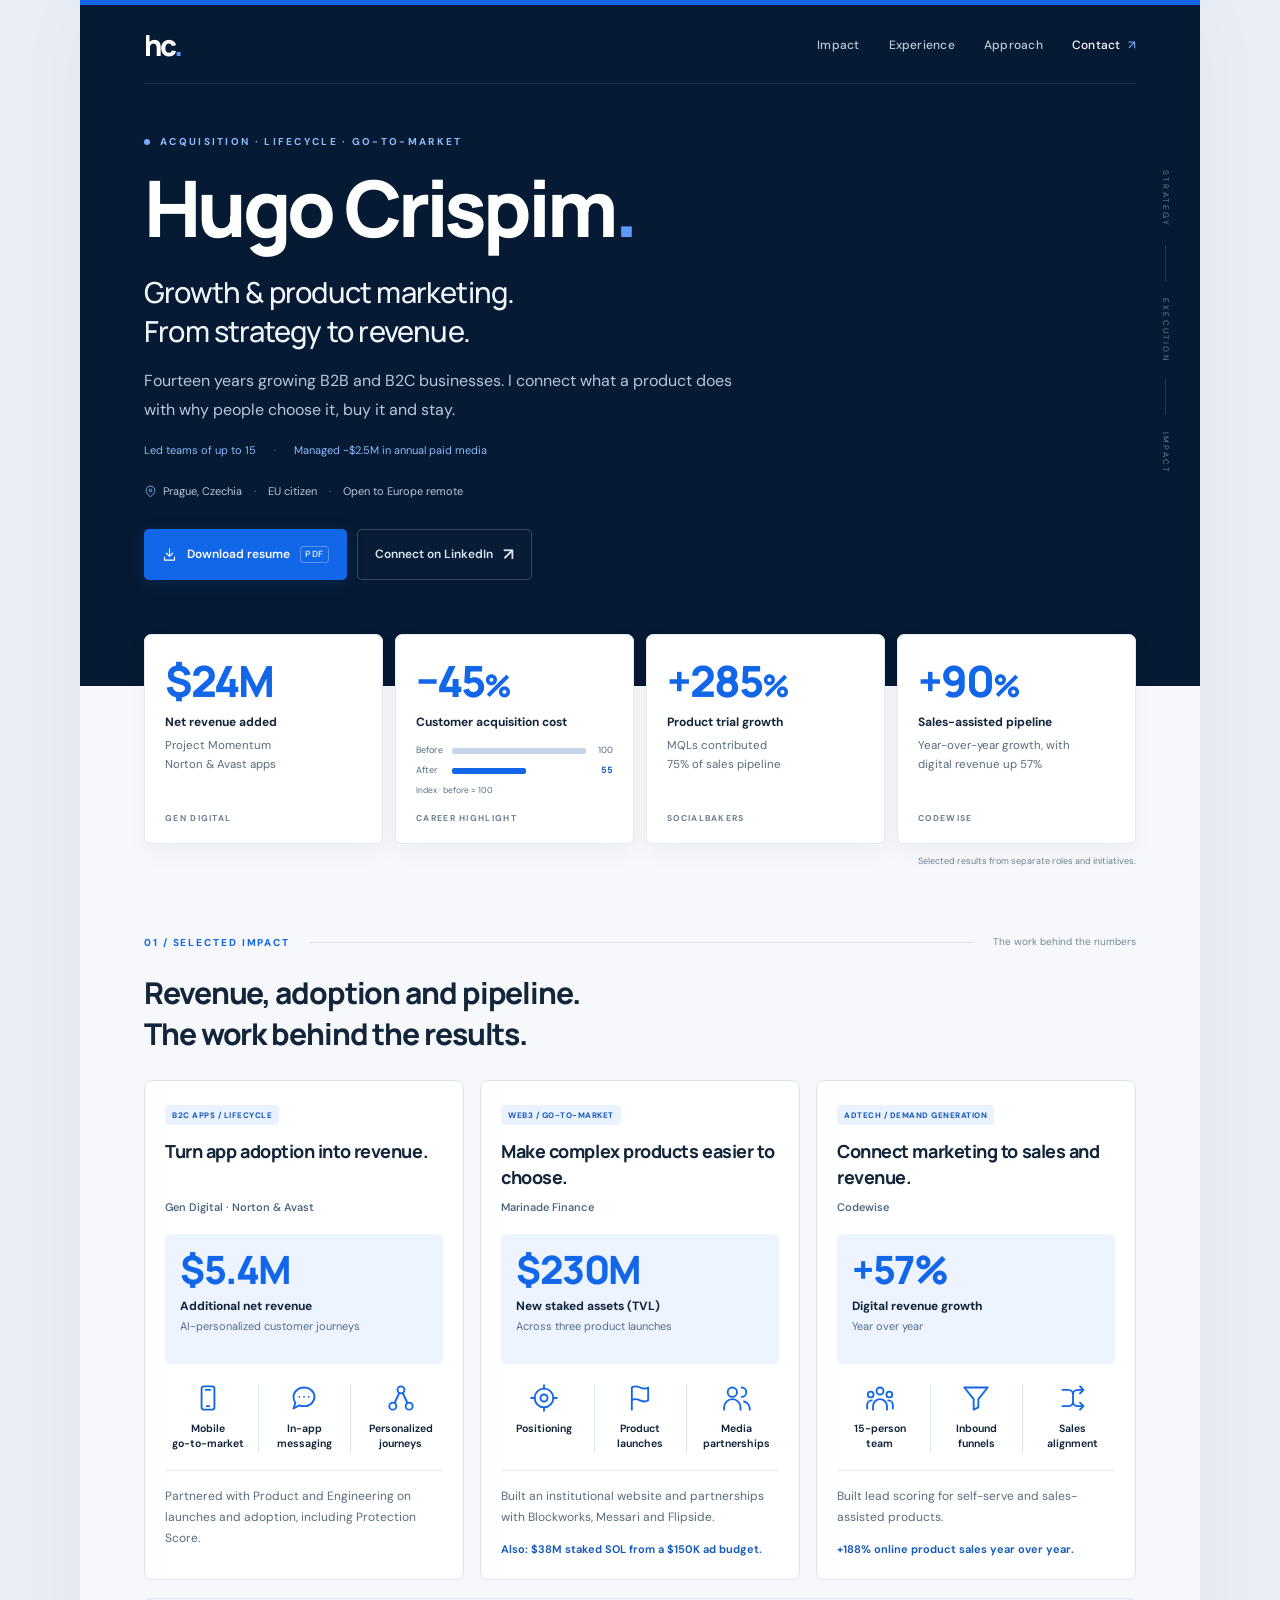
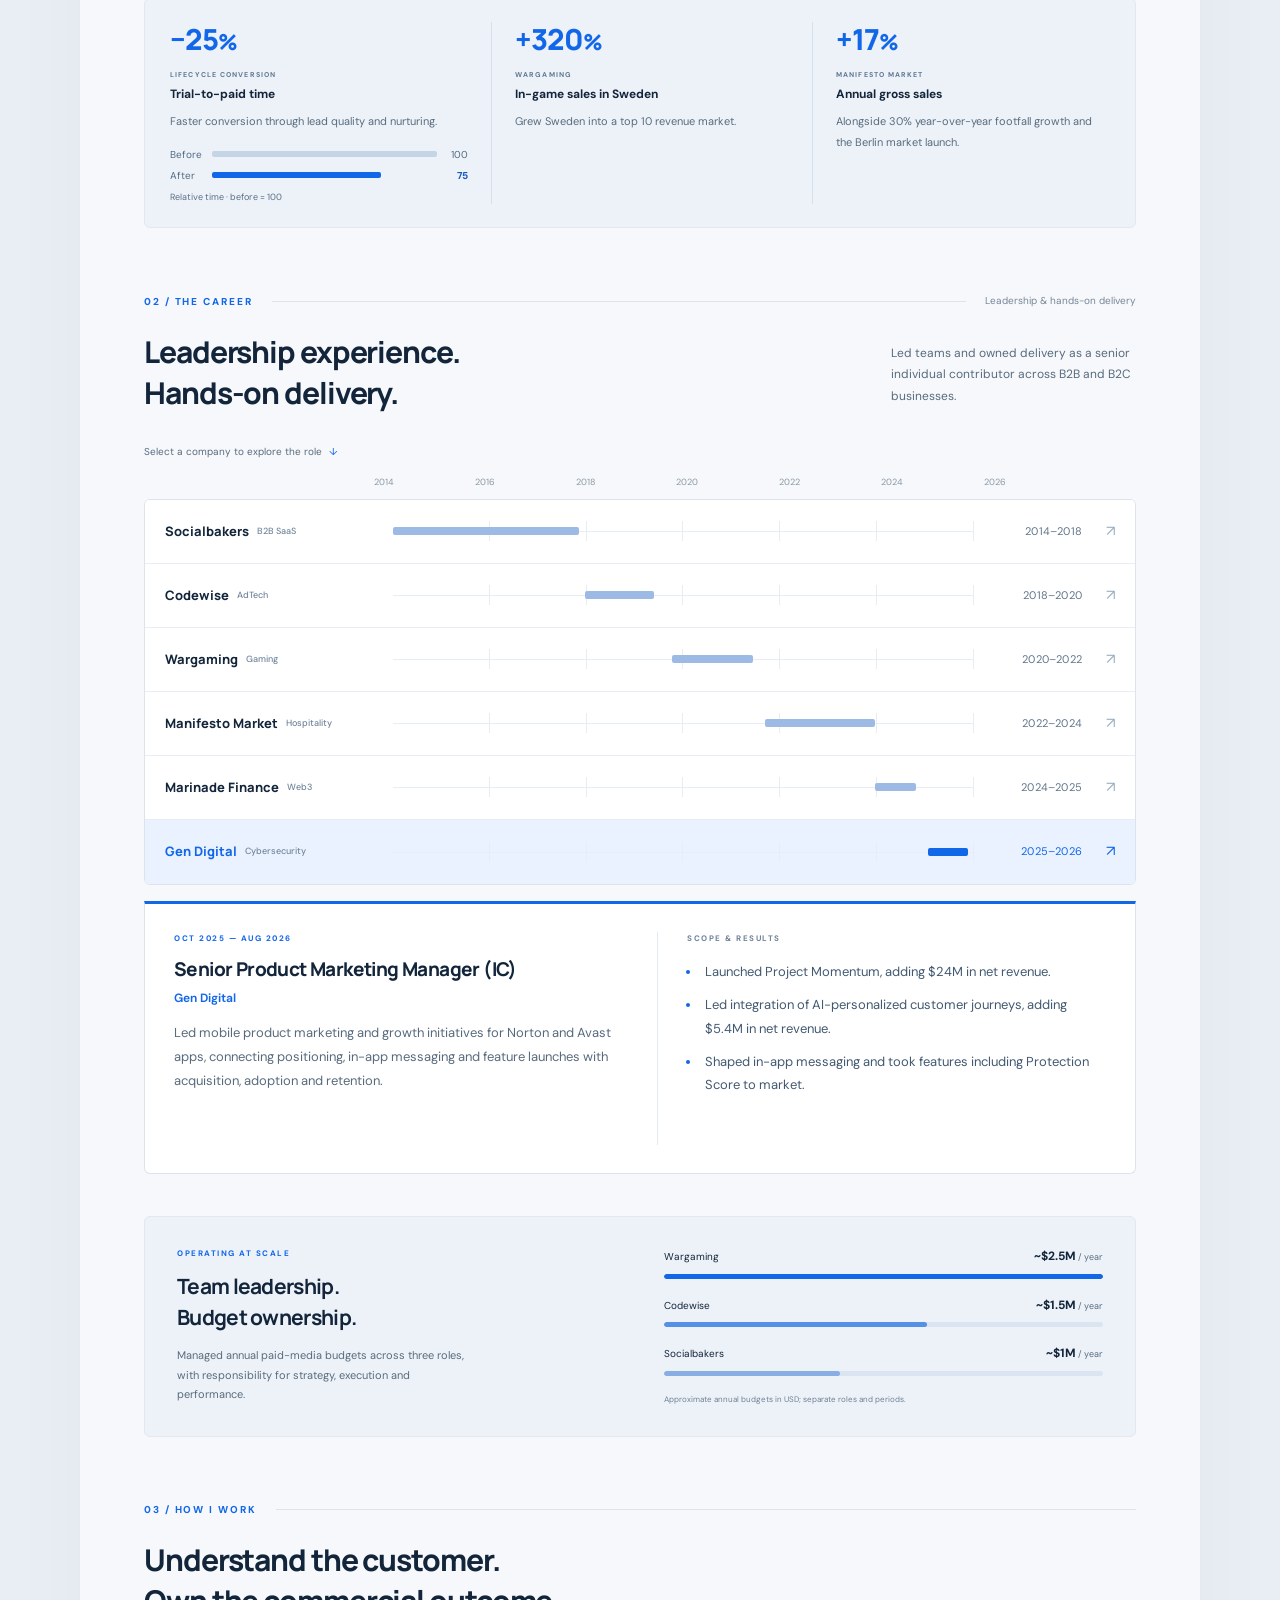
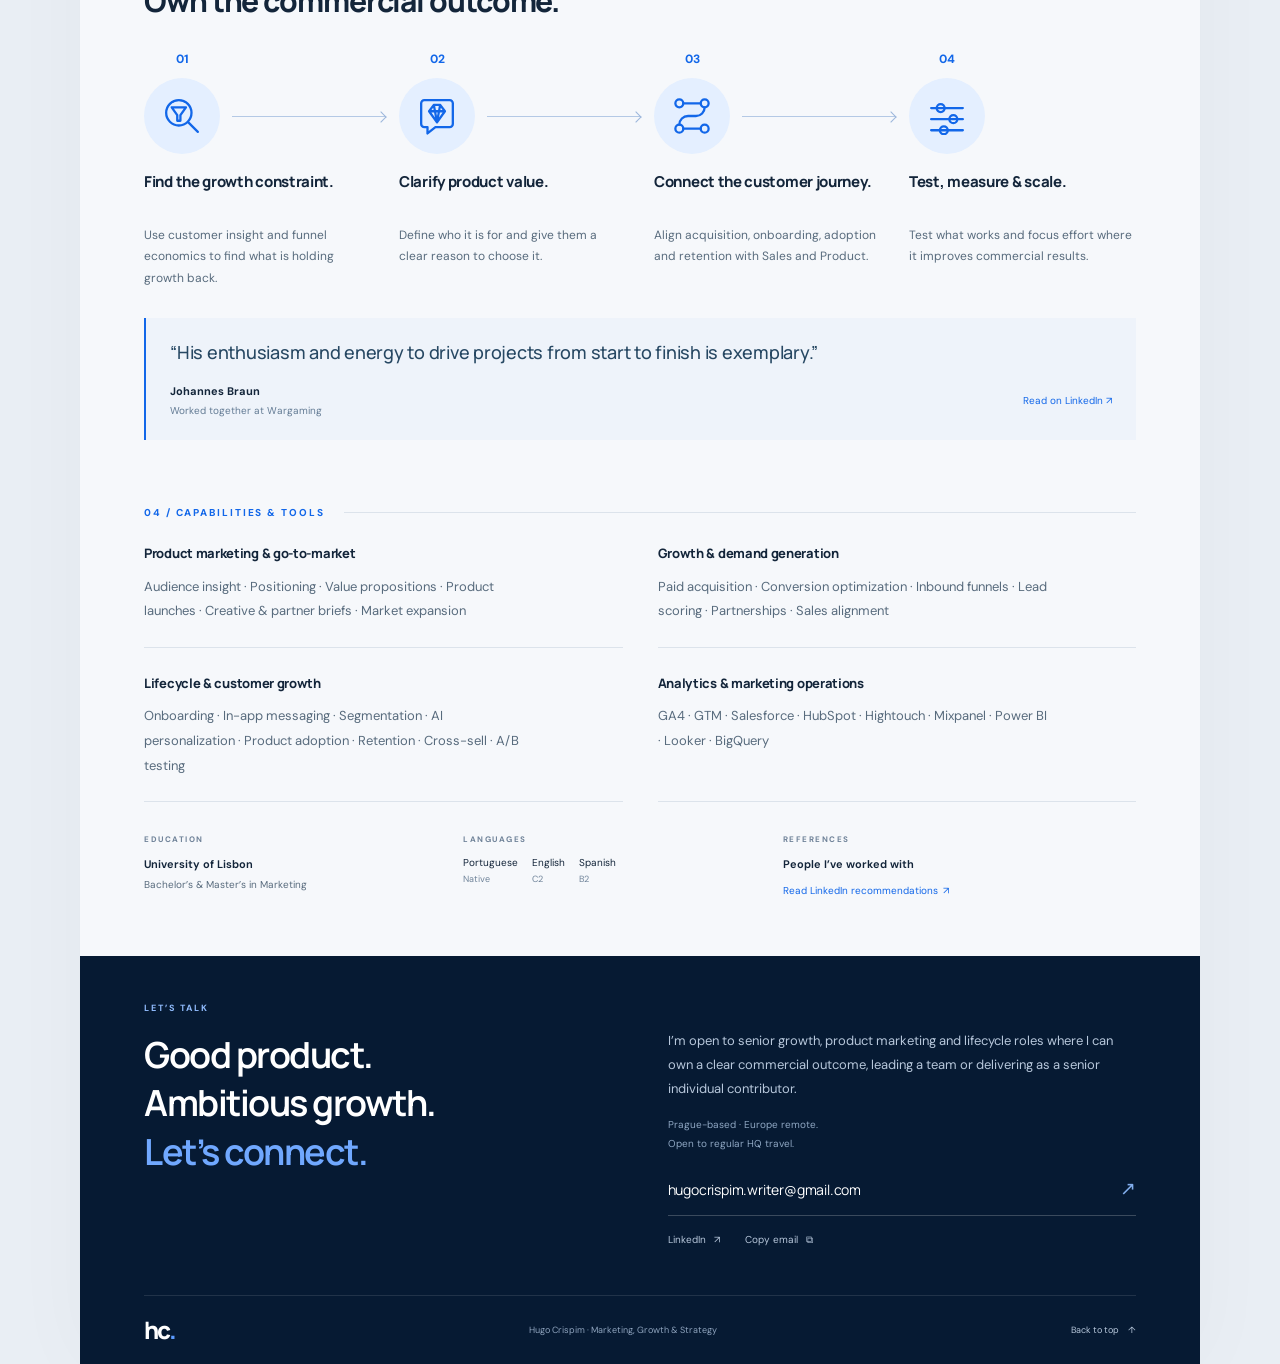
==== commit 5954c3fe: "Add responsive case studies, process and achievement charts Bring case-study results forward with na" ====
--- a/index.html
+++ b/index.html
@@ -11,10 +11,27 @@
   <meta property="og:url" content="https://hugo-crispim.github.io/">
   <title>Hugo Crispim — Growth & Product Marketing</title>
   <link rel="icon" href="favicon.svg" type="image/svg+xml">
-  <link rel="stylesheet" href="styles.css?v=8efbe35ac20d">
+  <link rel="stylesheet" href="styles.css?v=a00a2a406c0a">
   <script src="app.js?v=fd869d77b74e" defer></script>
 </head>
 <body>
+  <svg class="icon-definitions" xmlns="http://www.w3.org/2000/svg" aria-hidden="true" focusable="false">
+    <defs>
+      <symbol id="icon-phone" viewBox="0 0 24 24"><rect x="6.5" y="2" width="11" height="20" rx="2"/><path d="M10 5h4m-3 14h2"/></symbol>
+      <symbol id="icon-message" viewBox="0 0 24 24"><path d="M21 11a8.5 8.5 0 0 1-9 8 11 11 0 0 1-4-.7L3 21l1.6-5A7.3 7.3 0 0 1 3 11a8.5 8.5 0 0 1 9-8 8.5 8.5 0 0 1 9 8Z"/><path d="M8 11h.01M12 11h.01M16 11h.01"/></symbol>
+      <symbol id="icon-nodes" viewBox="0 0 24 24"><circle cx="12" cy="5" r="3"/><circle cx="5" cy="19" r="3"/><circle cx="19" cy="19" r="3"/><path d="m10.5 7.7-4 8.6m7-8.6 4 8.6"/></symbol>
+      <symbol id="icon-target" viewBox="0 0 24 24"><circle cx="12" cy="12" r="8"/><circle cx="12" cy="12" r="3"/><path d="M12 1v3m0 16v3M1 12h3m16 0h3"/></symbol>
+      <symbol id="icon-flag" viewBox="0 0 24 24"><path d="M5 22V3c5-4 9 4 14 0v11c-5 4-9-4-14 0"/></symbol>
+      <symbol id="icon-partners" viewBox="0 0 24 24"><circle cx="8" cy="7" r="4"/><path d="M1 22v-2a7 7 0 0 1 14 0v2m1-19a4 4 0 0 1 0 8m2 4a7 7 0 0 1 5 7"/></symbol>
+      <symbol id="icon-team" viewBox="0 0 24 24"><circle cx="12" cy="6" r="3"/><circle cx="4" cy="9" r="2.5"/><circle cx="20" cy="9" r="2.5"/><path d="M6 22v-3a6 6 0 0 1 12 0v3M1 21v-3a4 4 0 0 1 4-4m18 7v-3a4 4 0 0 0-4-4"/></symbol>
+      <symbol id="icon-funnel" viewBox="0 0 24 24"><path d="M2 3h20l-8 10v7l-4 2v-9Z"/></symbol>
+      <symbol id="icon-alignment" viewBox="0 0 24 24"><path d="M3 5h5a4 4 0 0 1 4 4v6a4 4 0 0 0 4 4h5M3 19h5a4 4 0 0 0 4-4V9a4 4 0 0 1 4-4h5m-3-3 3 3-3 3m0 8 3 3-3 3"/></symbol>
+      <symbol id="icon-diagnose" viewBox="0 0 24 24"><circle cx="10" cy="10" r="8"/><path d="m16 16 6 6M5.5 6.5h9l-3.5 5V15H9v-3.5Z"/></symbol>
+      <symbol id="icon-value" viewBox="0 0 24 24"><path d="M4 2h16a2 2 0 0 1 2 2v13a2 2 0 0 1-2 2h-9l-5 4v-4H4a2 2 0 0 1-2-2V4a2 2 0 0 1 2-2Z"/><path d="m7 9 3-4h4l3 4-5 7Zm0 0h10m-7-4 2 11 2-11"/></symbol>
+      <symbol id="icon-journey" viewBox="0 0 24 24"><circle cx="4" cy="4" r="2.5"/><circle cx="20" cy="4" r="2.5"/><circle cx="4" cy="20" r="2.5"/><circle cx="20" cy="20" r="2.5"/><path d="M6.5 4h11M20 6.5a5.5 5.5 0 0 1-5.5 5.5h-5A5.5 5.5 0 0 0 4 17.5M6.5 20h11"/></symbol>
+      <symbol id="icon-scale" viewBox="0 0 24 24"><path d="M2 7h20M2 14h20M2 21h20m14-16 6-4m-4 0h4v4"/><circle cx="8" cy="7" r="2.5"/><circle cx="16" cy="14" r="2.5"/><circle cx="10" cy="21" r="2.5"/></symbol>
+    </defs>
+  </svg>
   <a class="skip-link" href="#main">Skip to content</a>
   <div class="page-shell">
     <header class="hero" id="top">
@@ -38,7 +55,13 @@
       <section class="metrics-section" aria-label="Selected career results">
         <div class="metrics">
           <article class="metric"><p class="metric-value">$24M</p><h2>Net revenue added</h2><p>Project Momentum<br> Norton &amp; Avast apps</p><span class="metric-label">GEN DIGITAL</span></article>
-          <article class="metric"><p class="metric-value">−45<span>%</span></p><h2>Customer acquisition cost</h2><p>Reduction in CAC</p><span class="metric-label">CAREER HIGHLIGHT</span></article>
+          <article class="metric"><p class="metric-value">−45<span>%</span></p><h2>Customer acquisition cost</h2>
+            <figure class="comparison-chart comparison-chart-compact" aria-label="Customer acquisition cost fell 45 percent: relative index from 100 to 55.">
+              <div class="comparison-bars" aria-hidden="true"><div class="comparison-row"><span>Before</span><span class="comparison-track"><span class="comparison-bar comparison-before" style="--bar:100%"></span></span><span>100</span></div><div class="comparison-row"><span>After</span><span class="comparison-track"><span class="comparison-bar" style="--bar:55%"></span></span><span>55</span></div></div>
+              <figcaption>Index · before = 100</figcaption>
+            </figure>
+            <span class="metric-label">CAREER HIGHLIGHT</span>
+          </article>
           <article class="metric"><p class="metric-value">+285<span>%</span></p><h2>Product trial growth</h2><p>MQLs contributed<br> 75% of sales pipeline</p><span class="metric-label">SOCIALBAKERS</span></article>
           <article class="metric"><p class="metric-value">+90<span>%</span></p><h2>Sales-assisted pipeline</h2><p>Year-over-year growth, with<br> digital revenue up 57%</p><span class="metric-label">CODEWISE</span></article>
         </div>
@@ -49,37 +72,35 @@
         <section class="section impact-section" id="impact">
           <div class="section-heading"><p class="eyebrow">01 / SELECTED IMPACT</p><span class="heading-rule"></span><span class="heading-note">The work behind the numbers</span></div>
           <h2 class="section-title">Revenue, adoption and pipeline.<br> The work behind the results.</h2>
-          <div class="case-studies">
-            <article class="case-card">
-              <div class="case-top"><span class="case-index">01</span><span class="tag">B2C APPS / LIFECYCLE</span></div>
-              <h3>Turn app adoption<br> into revenue.</h3>
-              <p class="case-company">Gen Digital · Norton &amp; Avast</p>
-              <p>Led mobile go-to-market and shaped in-app messaging for Norton and Avast apps. Partnered with Product and Engineering to connect product launches, personalized journeys and customer adoption.</p>
-              <div class="case-result"><span class="result-marker" aria-hidden="true">↗</span><p><strong>$5.4M</strong><span>Additional net revenue from<br> AI-personalized customer journeys</span></p></div>
-              <p class="case-support">Launches included the flagship Protection Score feature.</p>
-              <div class="case-footer">Lifecycle · Personalization · Monetization</div>
+          <div class="impact-cards">
+            <article class="impact-card">
+              <header class="impact-card-header"><p class="impact-tag">B2C APPS / LIFECYCLE</p><h3>Turn app adoption into revenue.</h3><p class="impact-company">Gen Digital · Norton &amp; Avast</p></header>
+              <div class="impact-outcome"><p class="impact-value">$5.4M</p><p class="impact-result-label">Additional net revenue</p><p class="impact-result-context">AI-personalized customer journeys</p></div>
+              <ul class="impact-actions" aria-label="Work delivered"><li><svg class="visual-icon" aria-hidden="true" focusable="false"><use href="#icon-phone"/></svg><span>Mobile<br>go-to-market</span></li><li><svg class="visual-icon" aria-hidden="true" focusable="false"><use href="#icon-message"/></svg><span>In-app<br>messaging</span></li><li><svg class="visual-icon" aria-hidden="true" focusable="false"><use href="#icon-nodes"/></svg><span>Personalized<br>journeys</span></li></ul>
+              <p class="impact-context">Partnered with Product and Engineering on launches and adoption, including Protection Score.</p>
             </article>
-            <article class="case-card">
-              <div class="case-top"><span class="case-index">02</span><span class="tag">WEB3 / GO-TO-MARKET</span></div>
-              <h3>Make complex products<br> easier to choose.</h3>
-              <p class="case-company">Marinade Finance</p>
-              <p>Developed positioning for retail and institutional staking audiences. Led three product launches, built an institutional website and secured media partnerships with Blockworks, Messari and Flipside.</p>
-              <div class="case-result"><span class="result-marker" aria-hidden="true">↗</span><p><strong>$230M</strong><span>New staked assets (TVL)<br> across three product launches</span></p></div>
-              <p class="case-support">Also drove $38M in staked SOL from a $150K ad budget.</p>
-              <div class="case-footer">Positioning · Product launches · Partnerships</div>
+            <article class="impact-card">
+              <header class="impact-card-header"><p class="impact-tag">WEB3 / GO-TO-MARKET</p><h3>Make complex products easier to choose.</h3><p class="impact-company">Marinade Finance</p></header>
+              <div class="impact-outcome"><p class="impact-value">$230M</p><p class="impact-result-label">New staked assets (TVL)</p><p class="impact-result-context">Across three product launches</p></div>
+              <ul class="impact-actions" aria-label="Work delivered"><li><svg class="visual-icon" aria-hidden="true" focusable="false"><use href="#icon-target"/></svg><span>Positioning</span></li><li><svg class="visual-icon" aria-hidden="true" focusable="false"><use href="#icon-flag"/></svg><span>Product<br>launches</span></li><li><svg class="visual-icon" aria-hidden="true" focusable="false"><use href="#icon-partners"/></svg><span>Media<br>partnerships</span></li></ul>
+              <p class="impact-context">Built an institutional website and partnerships with Blockworks, Messari and Flipside.</p>
+              <p class="impact-secondary">Also: $38M staked SOL from a $150K ad budget.</p>
             </article>
-            <article class="case-card">
-              <div class="case-top"><span class="case-index">03</span><span class="tag">ADTECH / DEMAND GENERATION</span></div>
-              <h3>Connect marketing<br> to sales and revenue.</h3>
-              <p class="case-company">Codewise</p>
-              <p>Led a 15-person team across growth, product and creative. Built inbound funnels and lead scoring for self-serve and sales-assisted products, aligning marketing execution with Sales and Product.</p>
-              <div class="case-result"><span class="result-marker" aria-hidden="true">↗</span><p><strong>+57%</strong><span>Year-over-year growth in<br> digital revenue</span></p></div>
-              <p class="case-support">Online product sales also grew 188% year over year.</p>
-              <div class="case-footer">Inbound · Lead scoring · Sales alignment</div>
+            <article class="impact-card">
+              <header class="impact-card-header"><p class="impact-tag">ADTECH / DEMAND GENERATION</p><h3>Connect marketing to sales and revenue.</h3><p class="impact-company">Codewise</p></header>
+              <div class="impact-outcome"><p class="impact-value">+57%</p><p class="impact-result-label">Digital revenue growth</p><p class="impact-result-context">Year over year</p></div>
+              <ul class="impact-actions" aria-label="Work delivered"><li><svg class="visual-icon" aria-hidden="true" focusable="false"><use href="#icon-team"/></svg><span>15-person<br>team</span></li><li><svg class="visual-icon" aria-hidden="true" focusable="false"><use href="#icon-funnel"/></svg><span>Inbound<br>funnels</span></li><li><svg class="visual-icon" aria-hidden="true" focusable="false"><use href="#icon-alignment"/></svg><span>Sales<br>alignment</span></li></ul>
+              <p class="impact-context">Built lead scoring for self-serve and sales-assisted products.</p>
+              <p class="impact-secondary">+188% online product sales year over year.</p>
             </article>
           </div>
           <div class="additional-results" aria-label="Further selected career results">
-            <article class="additional-result"><p class="additional-value">−25<span>%</span></p><p class="additional-label">LIFECYCLE CONVERSION</p><h3>Trial-to-paid time</h3><p class="additional-context">Shortened the time from trial to paying customer through lead quality and nurturing.</p></article>
+            <article class="additional-result"><p class="additional-value">−25<span>%</span></p><p class="additional-label">LIFECYCLE CONVERSION</p><h3>Trial-to-paid time</h3><p class="additional-context">Faster conversion through lead quality and nurturing.</p>
+              <figure class="comparison-chart" aria-label="Trial-to-paid time fell 25 percent: relative index from 100 to 75.">
+                <div class="comparison-bars" aria-hidden="true"><div class="comparison-row"><span>Before</span><span class="comparison-track"><span class="comparison-bar comparison-before" style="--bar:100%"></span></span><span>100</span></div><div class="comparison-row"><span>After</span><span class="comparison-track"><span class="comparison-bar" style="--bar:75%"></span></span><span>75</span></div></div>
+                <figcaption>Relative time · before = 100</figcaption>
+              </figure>
+            </article>
             <article class="additional-result"><p class="additional-value">+320<span>%</span></p><p class="additional-label">WARGAMING</p><h3>In-game sales in Sweden</h3><p class="additional-context">Grew Sweden into a top 10 revenue market.</p></article>
             <article class="additional-result"><p class="additional-value">+17<span>%</span></p><p class="additional-label">MANIFESTO MARKET</p><h3>Annual gross sales</h3><p class="additional-context">Alongside 30% year-over-year footfall growth and the Berlin market launch.</p></article>
           </div>
@@ -115,7 +136,12 @@
         <section class="section approach-section" id="approach">
           <div class="section-heading"><p class="eyebrow">03 / HOW I WORK</p><span class="heading-rule"></span></div>
           <h2 class="section-title">Understand the customer.<br> Own the commercial outcome.</h2>
-          <div class="approach-grid"><article><span class="step-number">01</span><h3>Find the growth constraint.</h3><p>Start with customer needs, funnel performance and unit economics. Identify the problem that matters most to growth.</p></article><article><span class="step-number">02</span><h3>Clarify the product value.</h3><p>Define the audience, positioning and message. Give people a clear reason to choose the product.</p></article><article><span class="step-number">03</span><h3>Connect the customer journey.</h3><p>Work with Sales, Product and Engineering to connect acquisition, onboarding, product adoption and retention.</p></article><article><span class="step-number">04</span><h3>Test, measure and scale.</h3><p>Use A/B tests and customer signals to improve conversion and commercial impact. Focus effort and budget where the evidence is strongest.</p></article></div>
+          <ol class="work-steps">
+            <li class="work-step"><div class="work-visual" aria-hidden="true"><span class="work-number">01</span><span class="work-symbol"><svg class="visual-icon" focusable="false"><use href="#icon-diagnose"/></svg></span></div><span class="work-connector" aria-hidden="true"></span><h3>Find the growth constraint.</h3><p>Use customer insight and funnel economics to find what is holding growth back.</p></li>
+            <li class="work-step"><div class="work-visual" aria-hidden="true"><span class="work-number">02</span><span class="work-symbol"><svg class="visual-icon" focusable="false"><use href="#icon-value"/></svg></span></div><span class="work-connector" aria-hidden="true"></span><h3>Clarify product value.</h3><p>Define who it is for and give them a clear reason to choose it.</p></li>
+            <li class="work-step"><div class="work-visual" aria-hidden="true"><span class="work-number">03</span><span class="work-symbol"><svg class="visual-icon" focusable="false"><use href="#icon-journey"/></svg></span></div><span class="work-connector" aria-hidden="true"></span><h3>Connect the customer journey.</h3><p>Align acquisition, onboarding, adoption and retention with Sales and Product.</p></li>
+            <li class="work-step"><div class="work-visual" aria-hidden="true"><span class="work-number">04</span><span class="work-symbol"><svg class="visual-icon" focusable="false"><use href="#icon-scale"/></svg></span></div><span class="work-connector" aria-hidden="true"></span><h3>Test, measure &amp; scale.</h3><p>Test what works and focus effort where it improves commercial results.</p></li>
+          </ol>
           <figure class="recommendation">
             <blockquote>“His enthusiasm and energy to drive projects from start to finish is exemplary.”</blockquote>
             <figcaption><span><strong>Johannes Braun</strong><span class="recommendation-context">Worked together at Wargaming</span></span><a href="https://www.linkedin.com/in/hugocrispim/details/recommendations/" target="_blank" rel="noopener noreferrer">Read on LinkedIn <span aria-hidden="true">↗</span><span class="sr-only"> (opens in a new tab)</span></a></figcaption>
--- a/styles.css
+++ b/styles.css
@@ -30,3 +30,129 @@
 .recommendation{margin:28px 0 0;padding:20px 24px;border-left:2px solid var(--blue);background:#eef3fa}.recommendation blockquote{font-family:var(--heading);font-size:18px;font-weight:500;line-height:1.65;letter-spacing:-.25px;color:#274863;margin:0 0 15px}.recommendation figcaption{display:flex;align-items:center;justify-content:space-between;gap:20px;font-size:10px;line-height:1.8;color:#637b94}.recommendation figcaption strong{display:block;color:var(--text);font-size:11px;font-weight:700}.recommendation-context{display:block}.recommendation figcaption a{color:var(--blue);font-size:10px;white-space:nowrap;text-decoration:none}.recommendation figcaption a:hover{text-decoration:underline}
 @media(max-width:540px){.recommendation{padding:18px;margin-top:25px}.recommendation blockquote{font-size:16px;line-height:1.75}.recommendation figcaption{flex-wrap:wrap;gap:12px}.recommendation figcaption a{font-size:10px}}
 @media print{.recommendation{break-inside:avoid}}
+
+/* Visual case studies, selective comparisons and a responsive working process. */
+.icon-definitions{position:absolute;width:0;height:0;overflow:hidden;pointer-events:none}
+.visual-icon{display:block;width:28px;height:28px;fill:none;stroke:currentColor;stroke-width:1.6;stroke-linecap:round;stroke-linejoin:round;flex:none}
+.impact-cards{display:grid;grid-template-columns:repeat(3,minmax(0,1fr));gap:16px}
+.impact-card{min-width:0;display:flex;flex-direction:column;background:white;border:1px solid var(--rule);border-radius:8px;padding:20px}
+.impact-card-header{min-width:0}
+.impact-tag{display:inline-block;max-width:100%;background:var(--blue-light);color:#1559bb;border-radius:4px;padding:4px 7px;margin:0 0 13px;font-size:8px;font-weight:750;letter-spacing:.5px;line-height:1.5}
+.impact-card h3{font-family:var(--heading);font-size:18px;font-weight:750;line-height:1.45;letter-spacing:-.45px;min-height:2.9em;margin:0 0 8px}
+.impact-company{font-size:11px;font-weight:550;color:#48627e;margin:0 0 17px}
+.impact-outcome{padding:15px;background:#edf4ff;border-radius:6px;margin-bottom:20px;min-height:130px}
+.impact-value{font-family:var(--heading);font-weight:800;font-size:39px;line-height:1.05;letter-spacing:-1.5px;color:var(--blue);margin:0 0 7px}
+.impact-result-label{font-size:12px;font-weight:750;line-height:1.5;margin:0 0 3px}
+.impact-result-context{font-size:11px;line-height:1.6;color:#526b85;margin:0}
+.impact-actions{list-style:none;padding:0;margin:0 0 18px;display:grid;grid-template-columns:repeat(3,minmax(0,1fr));gap:0}
+.impact-actions li{min-width:0;padding:0 7px;display:flex;flex-direction:column;align-items:center;text-align:center;gap:9px;font-size:10.5px;font-weight:650;line-height:1.5}
+.impact-actions li:first-child{padding-left:0}
+.impact-actions li:last-child{padding-right:0}
+.impact-actions li+li{border-left:1px solid #dce5f0}
+.impact-actions .visual-icon{color:var(--blue)}
+.impact-context{font-size:12px;line-height:1.75;color:var(--muted);margin:0;border-top:1px solid #e5eaf1;padding-top:15px}
+.impact-secondary{font-size:11px;font-weight:650;line-height:1.7;color:#1559bb;margin:12px 0 0}
+.comparison-chart{margin:15px 0 0;min-width:0}
+.comparison-bars{display:grid;gap:6px}
+.comparison-row{display:grid;grid-template-columns:35px minmax(0,1fr) 24px;align-items:center;gap:7px;font-size:10px;line-height:1.5;color:#536b83}
+.comparison-row>span:last-child{text-align:right;font-variant-numeric:tabular-nums}
+.comparison-row:last-child>span:last-child{font-weight:700;color:#1559bb}
+.comparison-track{display:block;min-width:0;height:6px}
+.comparison-bar{display:block;height:100%;width:var(--bar);background:var(--blue);border-radius:2px}
+.comparison-before{background:#c5d4e6}
+.comparison-chart figcaption{font-size:9px;line-height:1.6;color:#596f85;margin-top:7px}
+.comparison-chart-compact{margin:7px 0 14px}
+.comparison-chart-compact .comparison-row{grid-template-columns:31px minmax(0,1fr) 22px;gap:5px;font-size:9px}
+.comparison-chart-compact figcaption{font-size:8.5px}
+.work-steps{list-style:none;padding:0;margin:30px 0 0;display:grid;grid-template-columns:repeat(4,minmax(0,1fr));gap:28px}
+.work-step{position:relative;min-width:0}
+.work-visual{display:flex;flex-direction:column;align-items:flex-start;gap:10px;margin-bottom:17px}
+.work-number{width:76px;text-align:center;color:var(--blue);font-size:12px;font-weight:750;line-height:1.4}
+.work-symbol{display:flex;align-items:center;justify-content:center;width:76px;height:76px;border-radius:50%;background:#e4efff;color:var(--blue);position:relative;z-index:1}
+.work-symbol .visual-icon{width:38px;height:38px;stroke-width:1.45}
+.work-connector{position:absolute;left:88px;right:-14px;top:65px;height:1px;background:#b4c9e5}
+.work-connector:after{content:'';position:absolute;right:0;top:-3px;width:7px;height:7px;border-top:1px solid #9bb6db;border-right:1px solid #9bb6db;transform:rotate(45deg)}
+.work-step:last-child .work-connector{display:none}
+.work-step h3{font-family:var(--heading);font-size:15px;font-weight:750;line-height:1.5;letter-spacing:-.3px;min-height:3em;margin:0 0 9px}
+.work-step p{font-size:12px;color:var(--muted);line-height:1.8;margin:0}
+@media(max-width:1000px){
+  .impact-card{padding:17px}
+  .impact-card h3{font-size:17px}
+  .impact-actions li{font-size:10px;padding:0 5px}
+  .impact-outcome{padding:13px}
+  .work-steps{gap:23px}
+  .work-step h3{font-size:14px}
+}
+@media(max-width:900px){
+  .metrics{grid-template-columns:repeat(2,minmax(0,1fr))}
+  .impact-cards{grid-template-columns:1fr;gap:18px}
+  .impact-card{display:grid;grid-template-columns:minmax(0,1.1fr) minmax(0,1fr);gap:0 28px;padding:24px}
+  .impact-card-header{grid-column:1;grid-row:1}
+  .impact-card h3{font-size:21px;min-height:0;max-width:320px}
+  .impact-company{font-size:12px;margin-bottom:0}
+  .impact-outcome{grid-column:2;grid-row:1;margin:0;min-height:0;align-self:start;padding:16px}
+  .impact-actions{grid-column:1/-1;margin:23px 0 18px}
+  .impact-actions li{font-size:12px;gap:9px}
+  .impact-context,.impact-secondary{grid-column:1/-1}
+  .work-steps{grid-template-columns:repeat(2,minmax(0,1fr));gap:30px 35px}
+  .work-step:nth-child(2) .work-connector{display:none}
+  .work-step h3{font-size:16px;min-height:0}
+  .work-step p{font-size:13px;max-width:330px}
+  .comparison-chart-compact .comparison-row{font-size:10px;grid-template-columns:35px minmax(0,1fr) 24px;gap:7px}
+  .comparison-chart-compact figcaption{font-size:9px}
+}
+@media(max-width:600px){
+  .impact-card{display:flex;gap:0;padding:22px}
+  .impact-tag{font-size:8px;margin-bottom:12px}
+  .impact-card h3{font-size:22px;line-height:1.4;max-width:none;margin-bottom:8px}
+  .impact-company{font-size:12px;margin-bottom:18px}
+  .impact-outcome{align-self:stretch;min-height:0;margin:0 0 21px;padding:17px}
+  .impact-value{font-size:42px}
+  .impact-result-label{font-size:14px}
+  .impact-result-context{font-size:12px}
+  .impact-actions{margin:0 0 20px}
+  .impact-actions li{font-size:12px;padding:0 7px}
+  .impact-context{font-size:13px;line-height:1.75}
+  .impact-secondary{font-size:12px}
+  .work-steps{display:block;margin-top:27px}
+  .work-step{display:grid;grid-template-columns:58px minmax(0,1fr);column-gap:17px;padding:0 0 28px}
+  .work-step:last-child{padding-bottom:0}
+  .work-visual{grid-column:1;grid-row:1/3;align-items:center;gap:7px;margin:0}
+  .work-number{width:54px;font-size:10px}
+  .work-symbol{width:54px;height:54px}
+  .work-symbol .visual-icon{width:29px;height:29px;stroke-width:1.5}
+  .work-step h3{grid-column:2;font-size:16px;min-height:0;margin:20px 0 7px;line-height:1.5}
+  .work-step p{grid-column:2;font-size:13px;line-height:1.75;max-width:none}
+  .work-step .work-connector,.work-step:nth-child(2) .work-connector{display:block;left:28px;right:auto;top:83px;bottom:4px;width:1px;height:auto}
+  .work-connector:after{right:-3px;top:auto;bottom:0;transform:rotate(135deg)}
+  .work-step:last-child .work-connector{display:none}
+  .additional-result .comparison-chart{grid-column:1/-1}
+  .comparison-chart figcaption{font-size:10px}
+  .comparison-chart-compact figcaption{font-size:9px}
+}
+@media(max-width:380px){
+  .impact-card{padding:19px}
+  .impact-card h3{font-size:21px}
+  .impact-actions li{font-size:11px;padding:0 5px}
+  .comparison-chart-compact .comparison-row{grid-template-columns:28px minmax(0,1fr) 19px;gap:4px;font-size:9px}
+  .comparison-chart-compact figcaption{font-size:9px}
+  .work-step{column-gap:13px}
+}
+@media print{
+  .impact-cards{grid-template-columns:repeat(3,minmax(0,1fr))}
+  .impact-card{display:flex;padding:14px;break-inside:avoid}
+  .impact-card h3{font-size:14px;min-height:3em}
+  .impact-outcome{padding:10px;min-height:110px}
+  .impact-value{font-size:29px}
+  .impact-result-label{font-size:10px}
+  .impact-result-context,.impact-context,.impact-secondary{font-size:9px}
+  .impact-actions li{font-size:8px}
+  .impact-actions .visual-icon{width:22px;height:22px}
+  .work-steps{display:grid;grid-template-columns:repeat(4,minmax(0,1fr));gap:18px;break-inside:avoid}
+  .work-step{display:block;padding:0}
+  .work-step h3{font-size:12px;margin-top:0}
+  .work-step p{font-size:10px}
+  .work-visual{align-items:flex-start;margin-bottom:12px}
+  .work-step .work-connector{display:none}
+  .impact-outcome,.work-symbol,.comparison-bar{print-color-adjust:exact;-webkit-print-color-adjust:exact}
+}
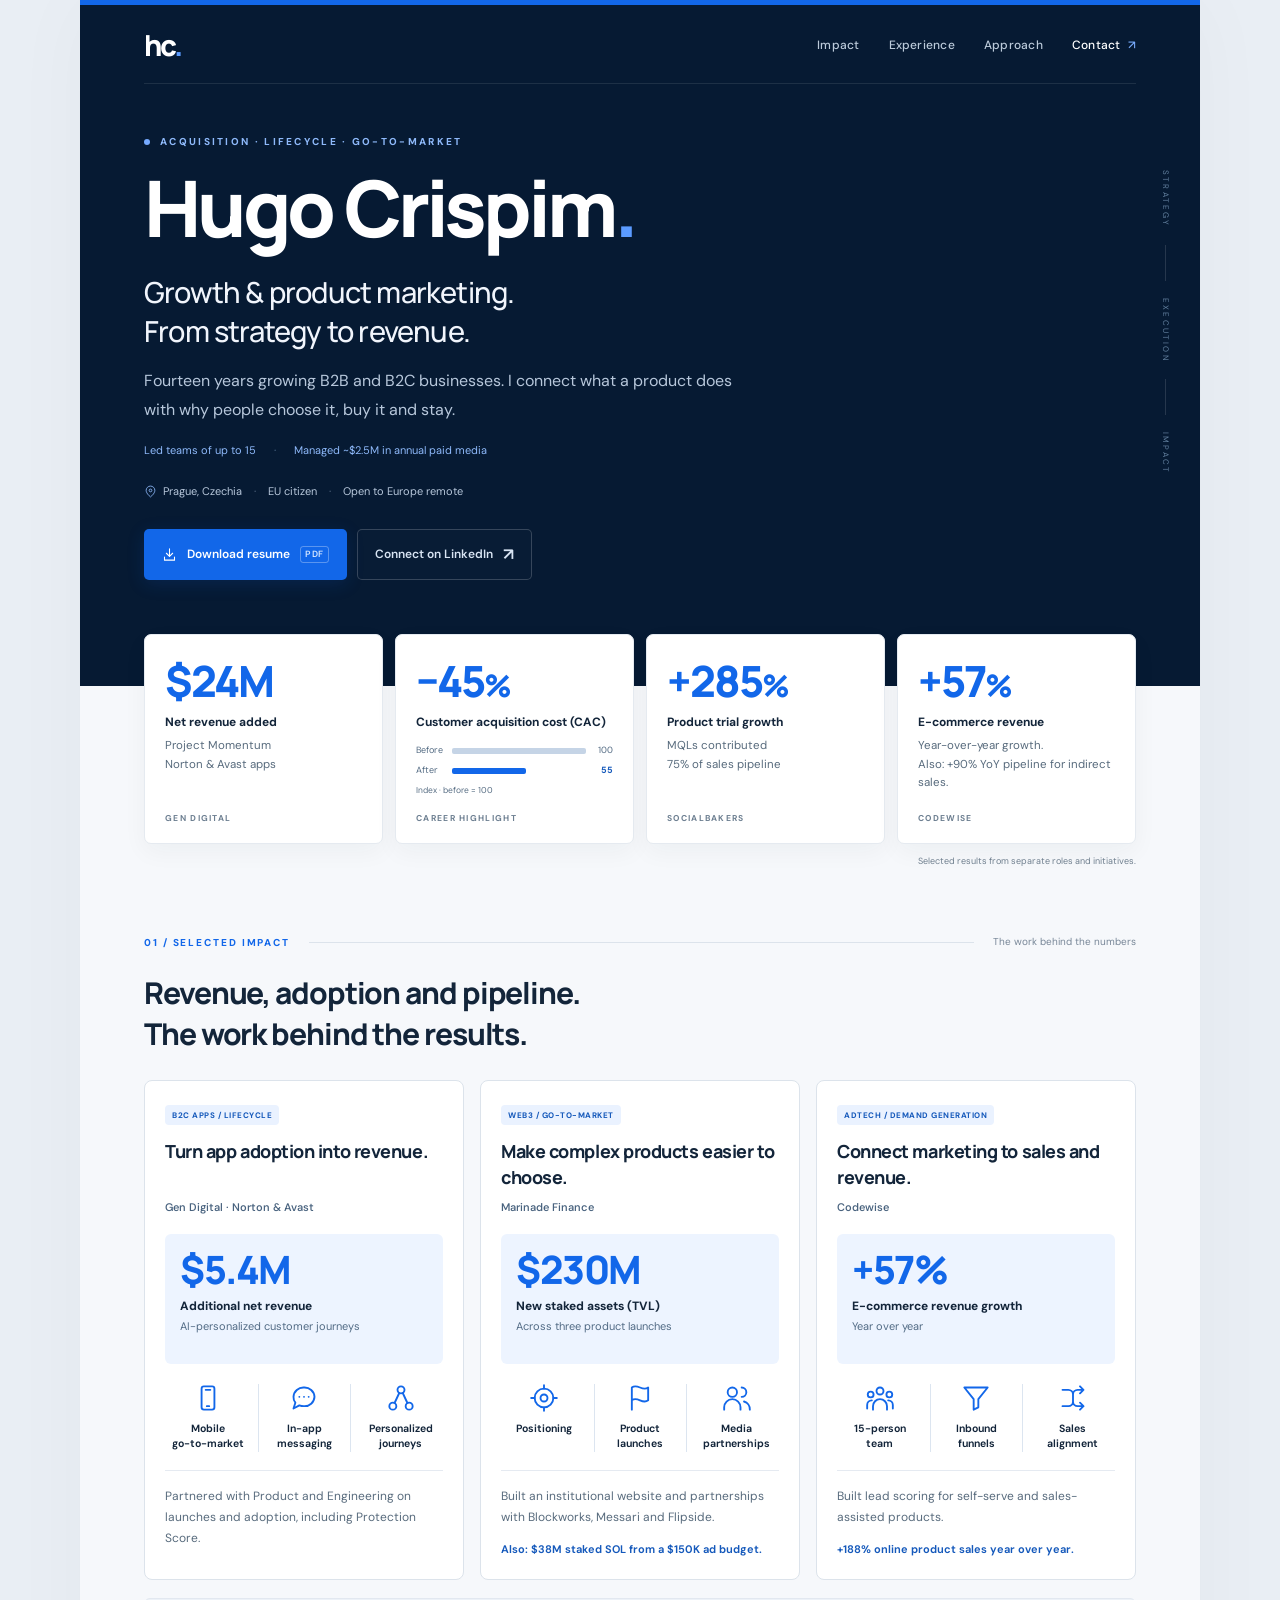
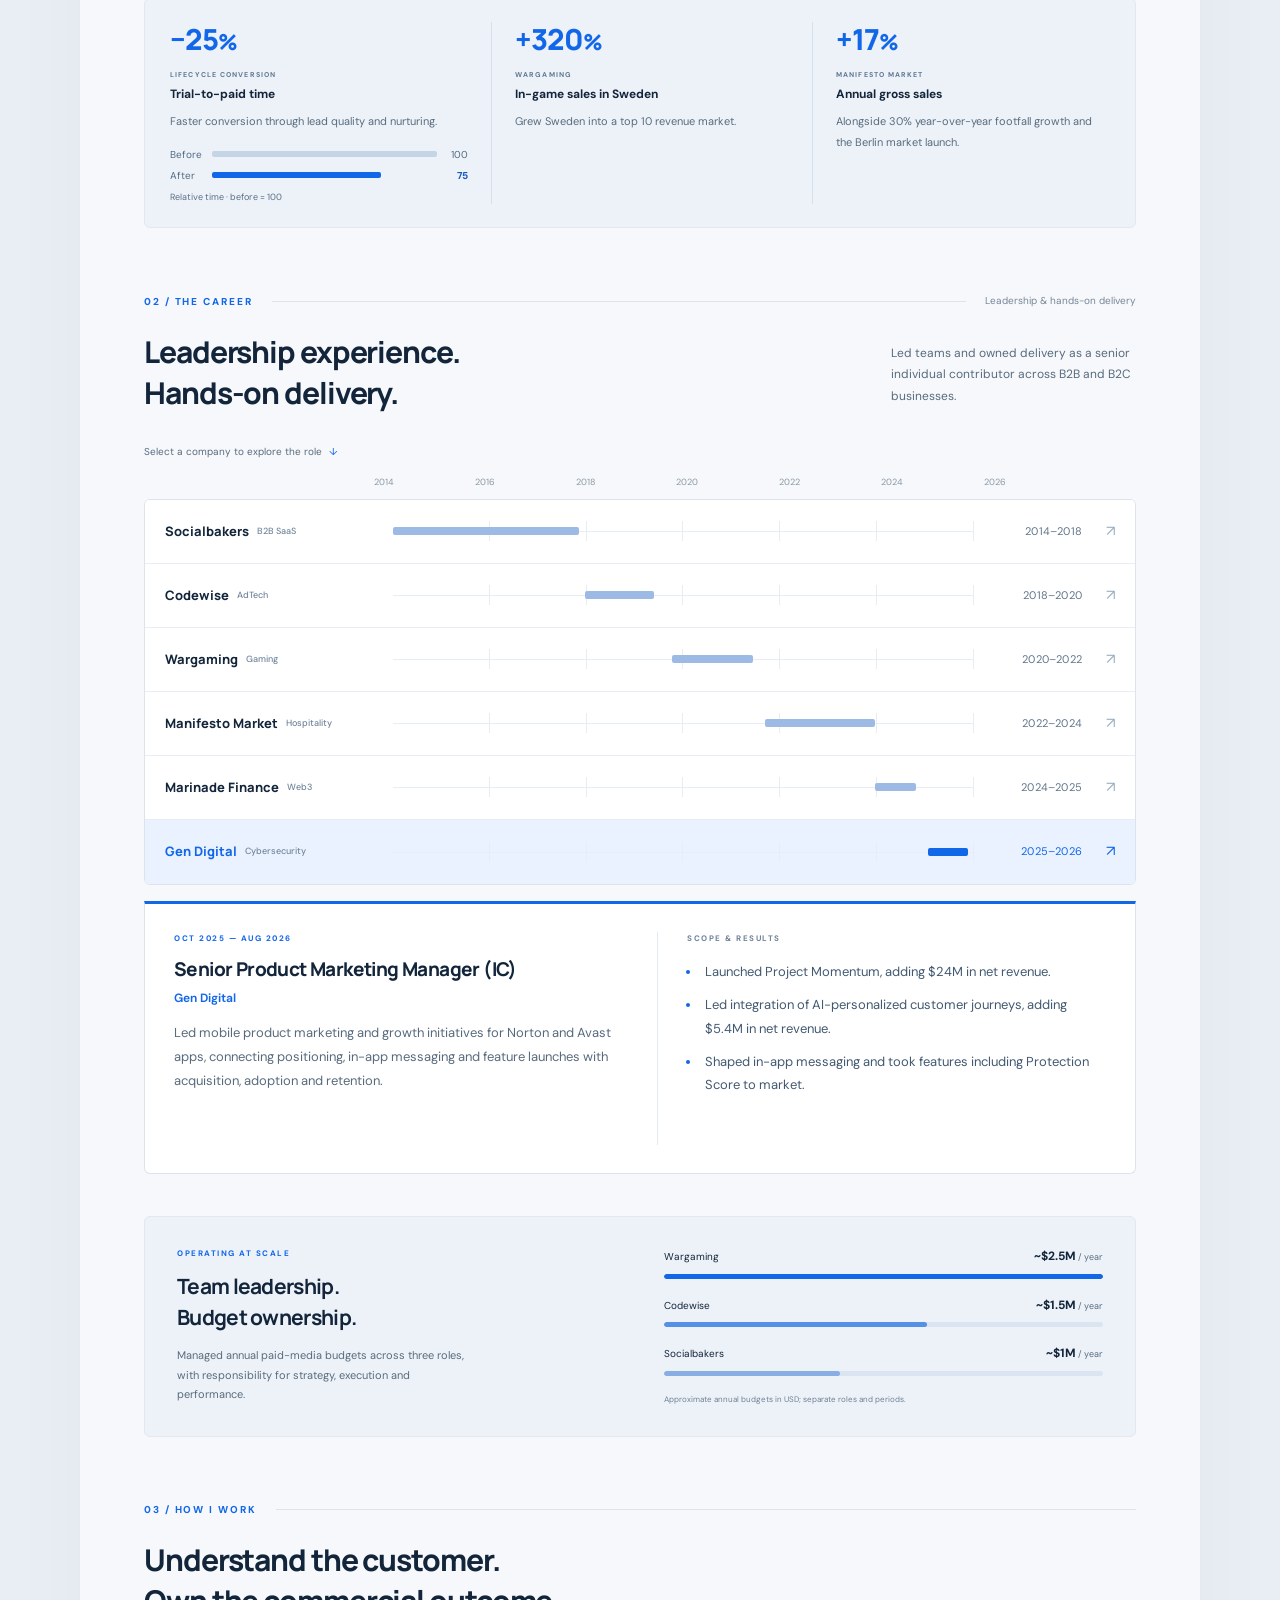
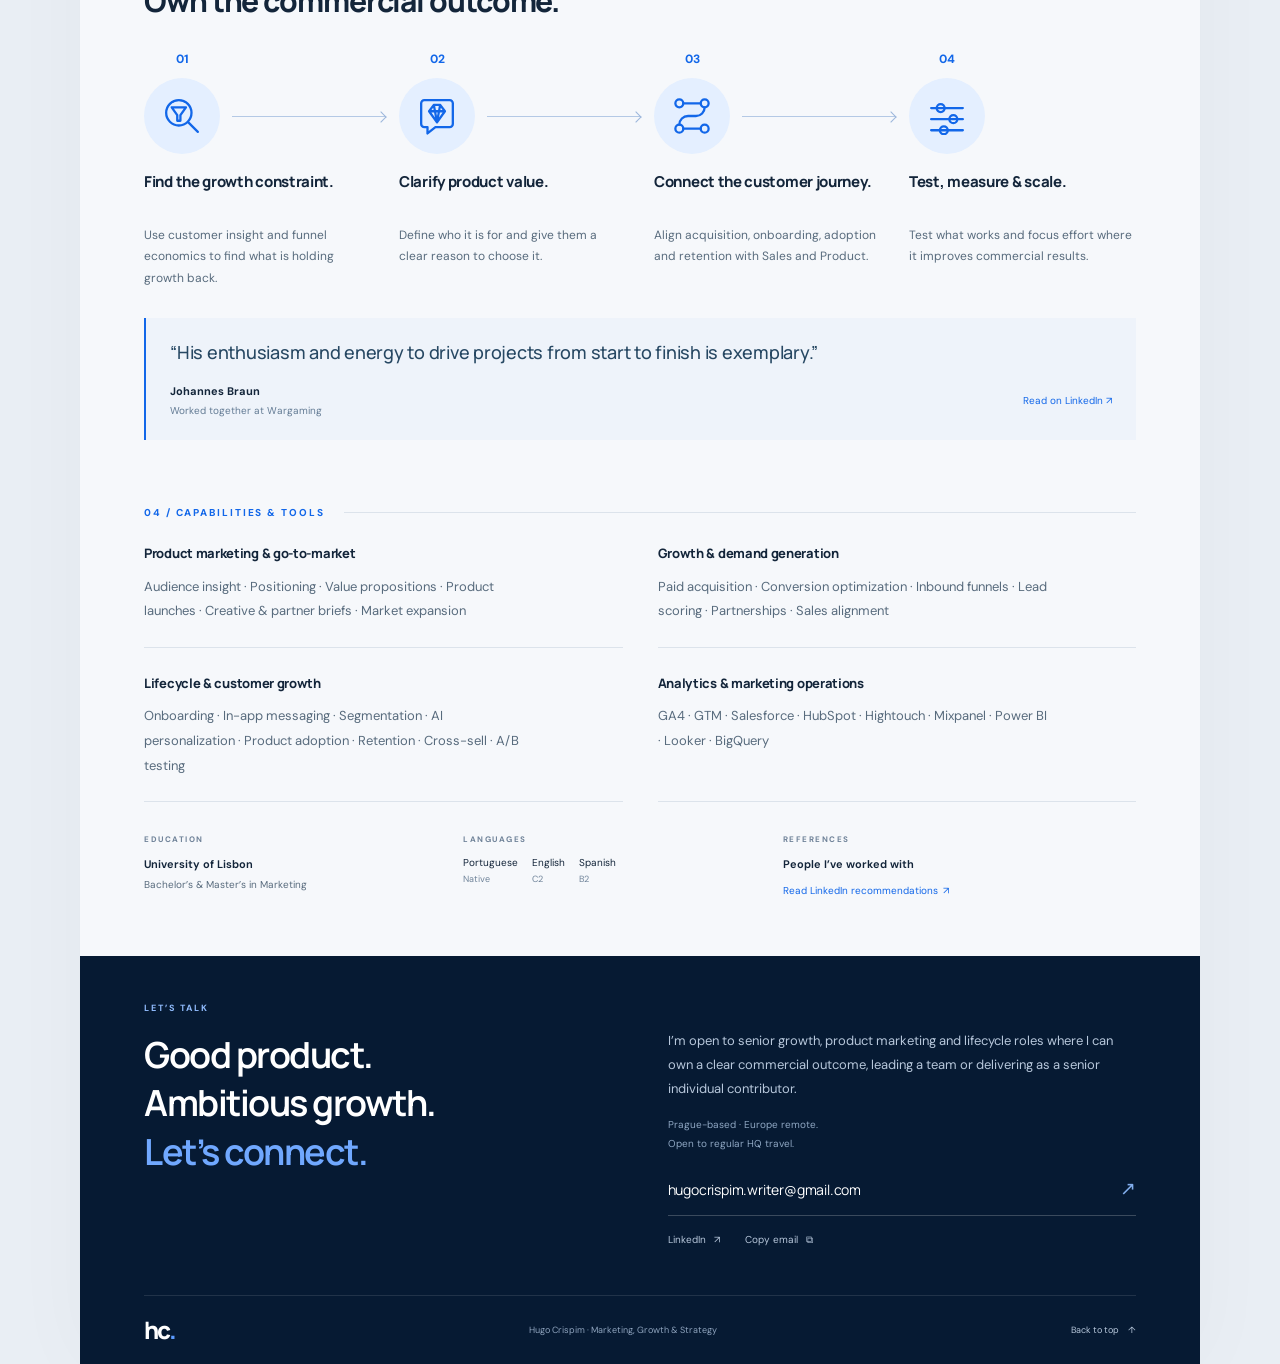
==== commit acea3ea9: "Clarify revenue, pipeline and CAC metrics" ====
--- a/index.html
+++ b/index.html
@@ -6,7 +6,7 @@
   <meta name="theme-color" content="#061a33">
   <meta name="description" content="Hugo Crispim — growth and product marketing for B2B and B2C businesses. Fourteen years connecting product value with why people choose, buy and stay.">
   <meta property="og:title" content="Hugo Crispim — Growth & Product Marketing">
-  <meta property="og:description" content="Marketing leadership with hands-on delivery. $24M in net revenue added, 45% lower CAC and 90% growth in sales-assisted pipeline across separate career initiatives.">
+  <meta property="og:description" content="Marketing leadership with hands-on delivery. $24M in net revenue added, 45% lower CAC and 57% growth in e-commerce revenue across separate career initiatives.">
   <meta property="og:type" content="website">
   <meta property="og:url" content="https://hugo-crispim.github.io/">
   <title>Hugo Crispim — Growth & Product Marketing</title>
@@ -55,7 +55,7 @@
       <section class="metrics-section" aria-label="Selected career results">
         <div class="metrics">
           <article class="metric"><p class="metric-value">$24M</p><h2>Net revenue added</h2><p>Project Momentum<br> Norton &amp; Avast apps</p><span class="metric-label">GEN DIGITAL</span></article>
-          <article class="metric"><p class="metric-value">−45<span>%</span></p><h2>Customer acquisition cost</h2>
+          <article class="metric"><p class="metric-value">−45<span>%</span></p><h2>Customer acquisition cost (CAC)</h2>
             <figure class="comparison-chart comparison-chart-compact" aria-label="Customer acquisition cost fell 45 percent: relative index from 100 to 55.">
               <div class="comparison-bars" aria-hidden="true"><div class="comparison-row"><span>Before</span><span class="comparison-track"><span class="comparison-bar comparison-before" style="--bar:100%"></span></span><span>100</span></div><div class="comparison-row"><span>After</span><span class="comparison-track"><span class="comparison-bar" style="--bar:55%"></span></span><span>55</span></div></div>
               <figcaption>Index · before = 100</figcaption>
@@ -63,7 +63,7 @@
             <span class="metric-label">CAREER HIGHLIGHT</span>
           </article>
           <article class="metric"><p class="metric-value">+285<span>%</span></p><h2>Product trial growth</h2><p>MQLs contributed<br> 75% of sales pipeline</p><span class="metric-label">SOCIALBAKERS</span></article>
-          <article class="metric"><p class="metric-value">+90<span>%</span></p><h2>Sales-assisted pipeline</h2><p>Year-over-year growth, with<br> digital revenue up 57%</p><span class="metric-label">CODEWISE</span></article>
+          <article class="metric"><p class="metric-value">+57<span>%</span></p><h2>E-commerce revenue</h2><p>Year-over-year growth.<br>Also: +90% YoY pipeline for indirect sales.</p><span class="metric-label">CODEWISE</span></article>
         </div>
         <p class="metrics-note">Selected results from separate roles and initiatives.</p>
       </section>
@@ -88,7 +88,7 @@
             </article>
             <article class="impact-card">
               <header class="impact-card-header"><p class="impact-tag">ADTECH / DEMAND GENERATION</p><h3>Connect marketing to sales and revenue.</h3><p class="impact-company">Codewise</p></header>
-              <div class="impact-outcome"><p class="impact-value">+57%</p><p class="impact-result-label">Digital revenue growth</p><p class="impact-result-context">Year over year</p></div>
+              <div class="impact-outcome"><p class="impact-value">+57%</p><p class="impact-result-label">E-commerce revenue growth</p><p class="impact-result-context">Year over year</p></div>
               <ul class="impact-actions" aria-label="Work delivered"><li><svg class="visual-icon" aria-hidden="true" focusable="false"><use href="#icon-team"/></svg><span>15-person<br>team</span></li><li><svg class="visual-icon" aria-hidden="true" focusable="false"><use href="#icon-funnel"/></svg><span>Inbound<br>funnels</span></li><li><svg class="visual-icon" aria-hidden="true" focusable="false"><use href="#icon-alignment"/></svg><span>Sales<br>alignment</span></li></ul>
               <p class="impact-context">Built lead scoring for self-serve and sales-assisted products.</p>
               <p class="impact-secondary">+188% online product sales year over year.</p>
@@ -163,3 +163,4 @@
   </div>
 </body>
 </html>
+
